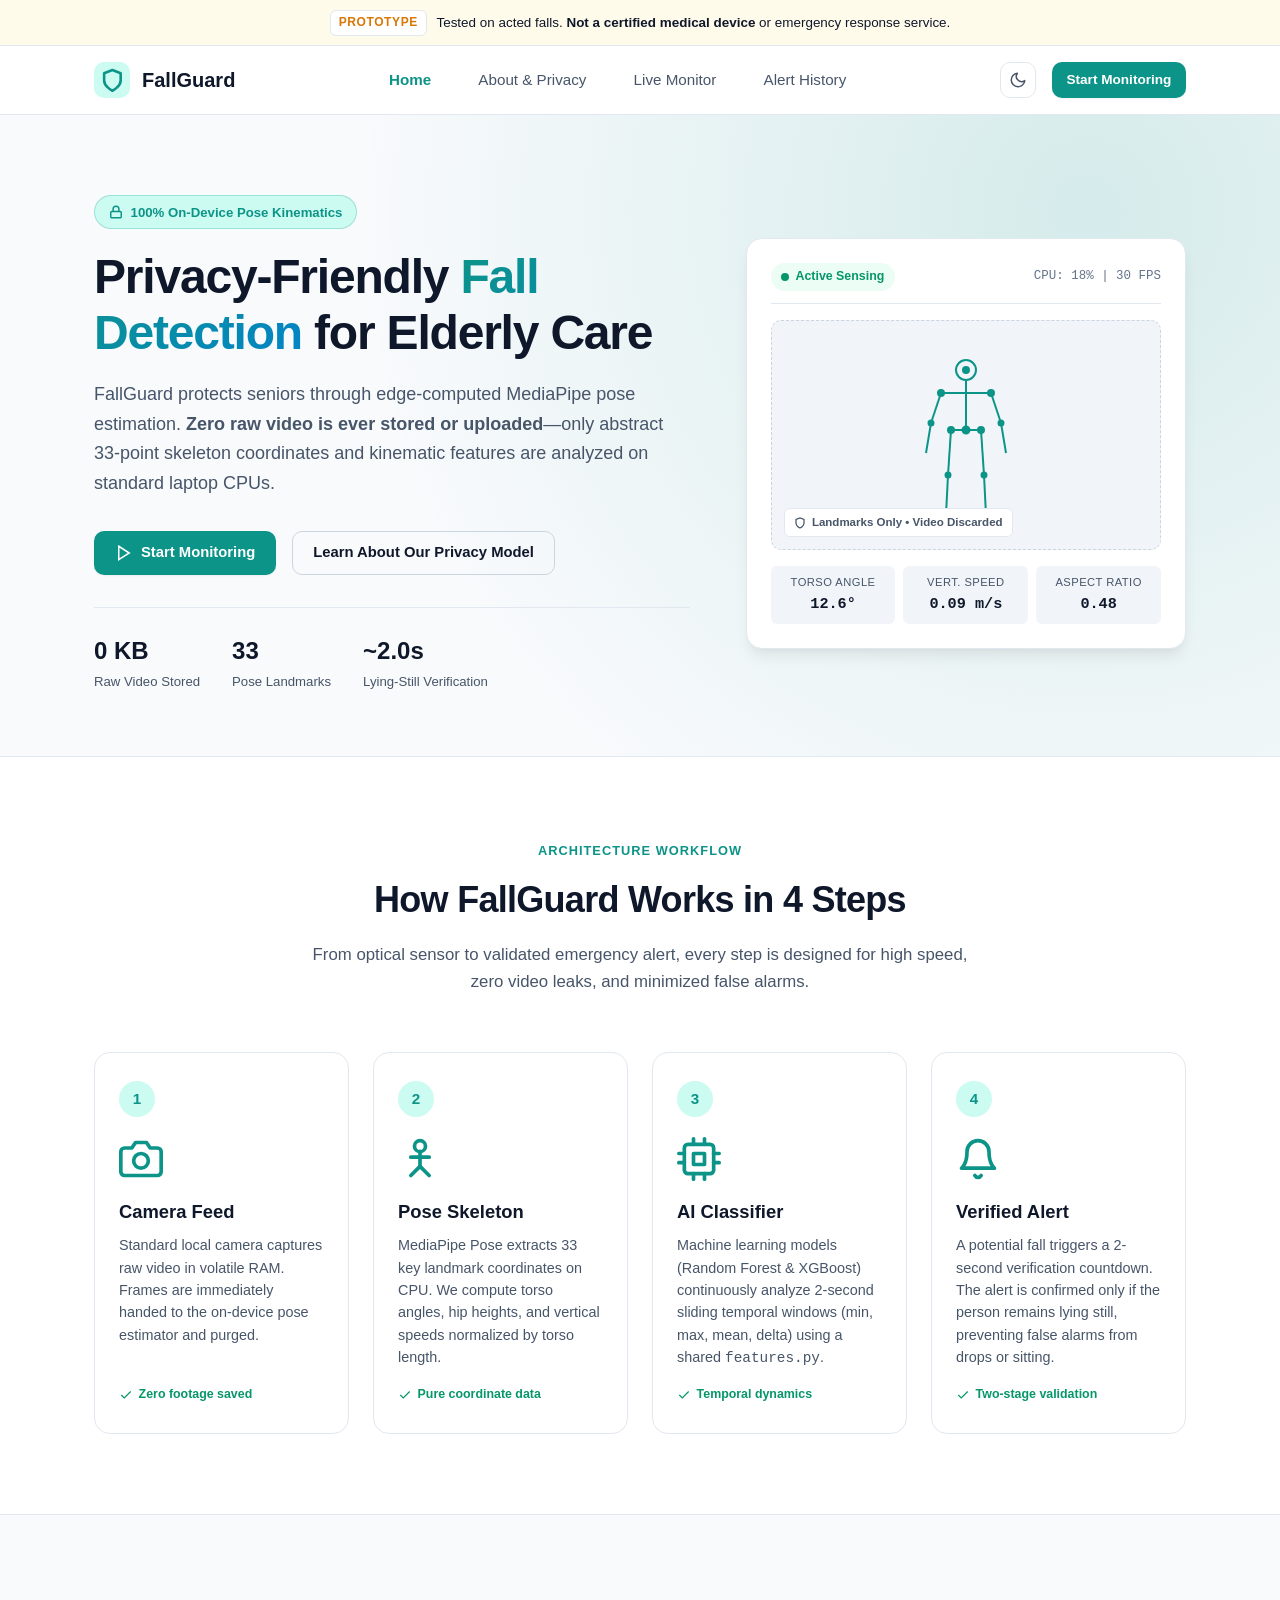
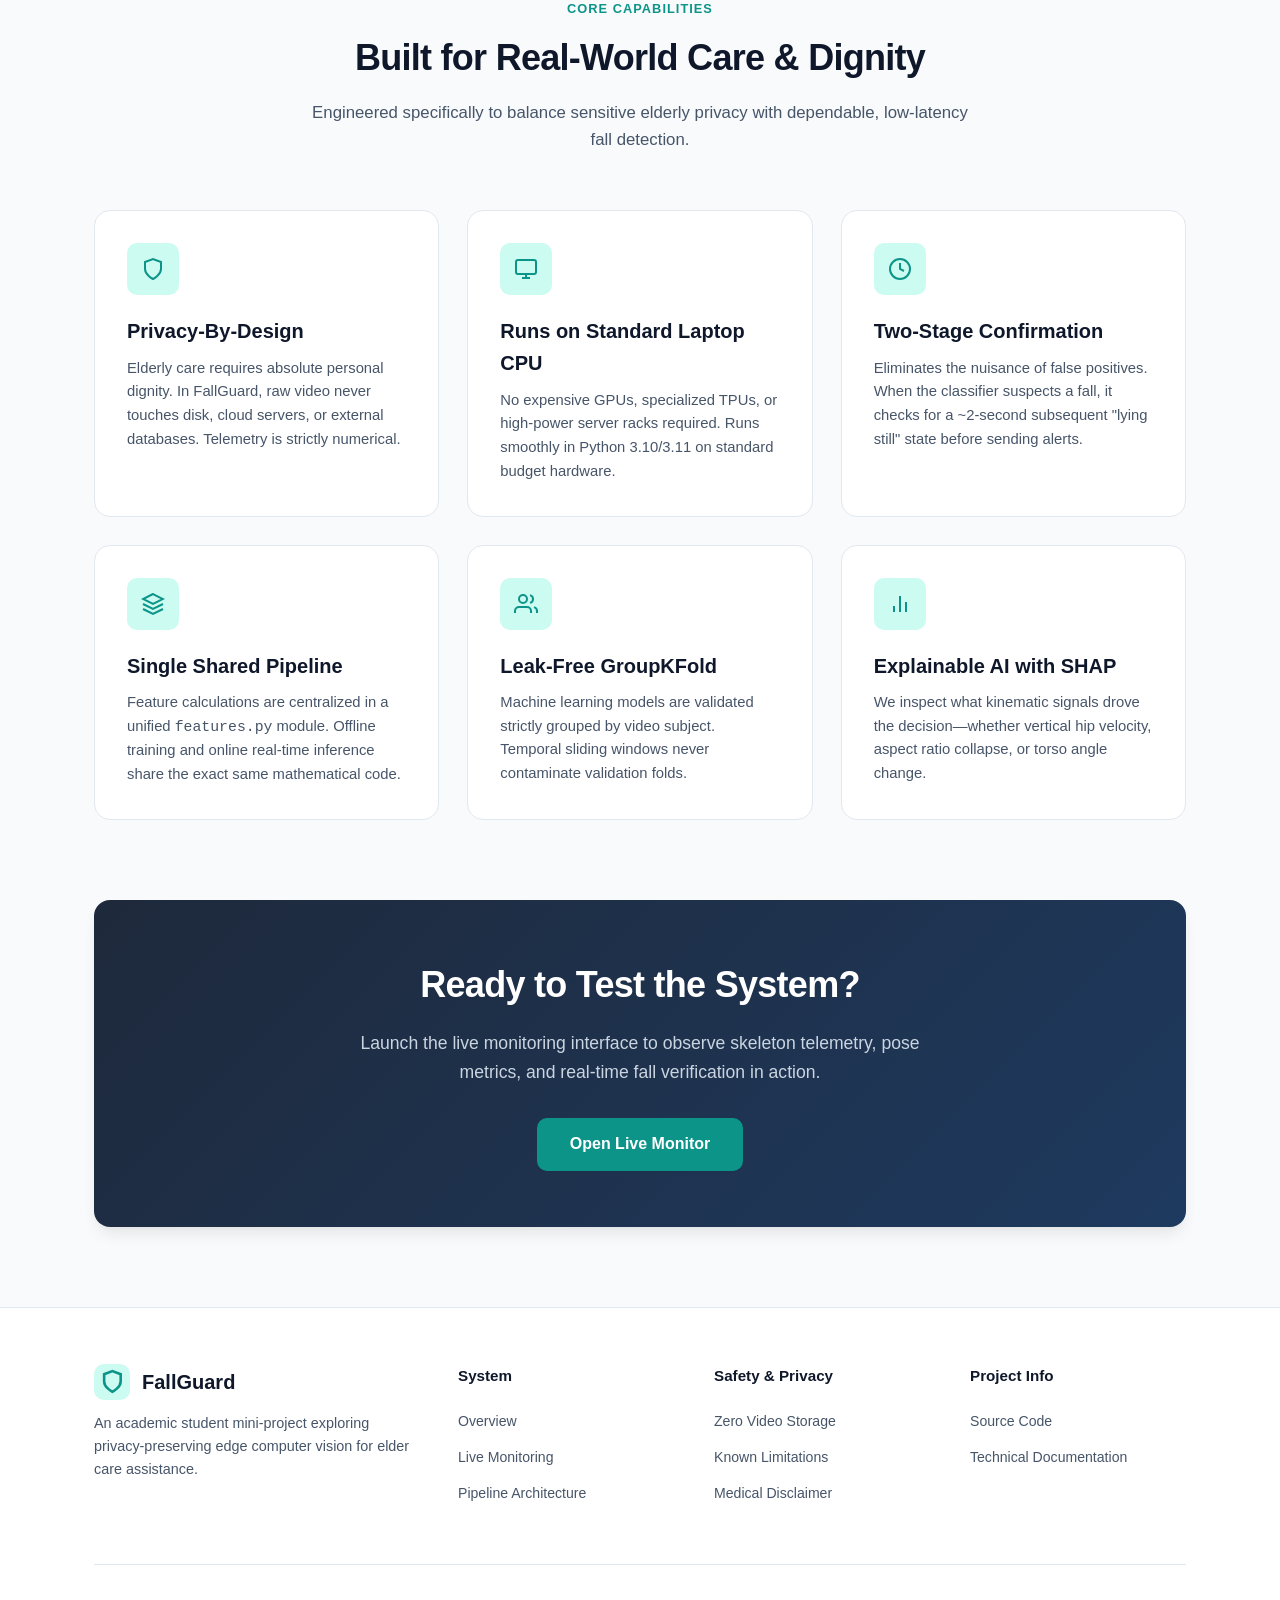
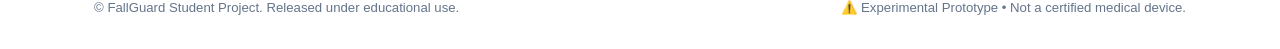
==== app/frontend/index.html @ 69213f38 "first commit: initial FallGuard real-time fall detection project" ====
<!DOCTYPE html>
<html lang="en">
<head>
  <meta charset="UTF-8">
  <meta name="viewport" content="width=device-width, initial-scale=1.0">
  <title>FallGuard - Privacy-Friendly Fall Detection for Elderly Care</title>
  <meta name="description" content="FallGuard is an edge-based camera fall detection prototype for elderly care that preserves complete privacy by never storing or uploading raw video.">
  <link rel="stylesheet" href="css/style.css">
</head>
<body>

  <!-- Top Safety Disclaimer Banner -->
  <aside class="disclaimer-banner" role="alert">
    <div class="container">
      <span class="disclaimer-badge">Prototype</span>
      <span>Tested on acted falls. <strong>Not a certified medical device</strong> or emergency response service.</span>
    </div>
  </aside>

  <!-- Shared Navigation Bar -->
  <header class="site-header">
    <div class="container">
      <nav class="navbar" aria-label="Main Navigation">
        <a href="index.html" class="brand" aria-label="FallGuard Home">
          <div class="brand-icon">
            <svg viewBox="0 0 24 24" fill="none" stroke="currentColor" stroke-width="2.5" stroke-linecap="round" stroke-linejoin="round">
              <path d="M12 22s8-4 8-10V5l-8-3-8 3v7c0 6 8 10 8 10z"/>
            </svg>
          </div>
          <span>FallGuard</span>
        </a>

        <ul class="nav-links">
          <li><a href="index.html" class="nav-link active">Home</a></li>
          <li><a href="about.html" class="nav-link">About & Privacy</a></li>
          <li><a href="monitor.html" class="nav-link">Live Monitor</a></li>
        </ul>

        <div class="nav-actions">
          <button id="theme-toggle" class="btn btn-icon-only" aria-label="Toggle theme">
            <!-- Populated via main.js -->
          </button>
          <a href="monitor.html" class="btn btn-primary btn-sm">Start Monitoring</a>
          <button id="mobile-menu-toggle" class="mobile-toggle" aria-label="Open navigation menu">
            <svg width="24" height="24" viewBox="0 0 24 24" fill="none" stroke="currentColor" stroke-width="2">
              <line x1="3" y1="12" x2="21" y2="12"></line>
              <line x1="3" y1="6" x2="21" y2="6"></line>
              <line x1="3" y1="18" x2="21" y2="18"></line>
            </svg>
          </button>
        </div>
      </nav>
    </div>
  </header>

  <main>
    <!-- Hero Section -->
    <section class="hero">
      <div class="container">
        <div class="hero-grid">
          <div class="hero-content">
            <div class="hero-pill">
              <svg width="14" height="14" viewBox="0 0 24 24" fill="none" stroke="currentColor" stroke-width="2.5">
                <rect x="3" y="11" width="18" height="11" rx="2" ry="2"></rect>
                <path d="M7 11V7a5 5 0 0 1 10 0v4"></path>
              </svg>
              <span>100% On-Device Pose Kinematics</span>
            </div>

            <h1 class="hero-title">
              Privacy-Friendly <span class="highlight">Fall Detection</span> for Elderly Care
            </h1>

            <p class="hero-desc">
              FallGuard protects seniors through edge-computed MediaPipe pose estimation. 
              <strong>Zero raw video is ever stored or uploaded</strong>—only abstract 33-point skeleton coordinates and kinematic features are analyzed on standard laptop CPUs.
            </p>

            <div class="hero-actions">
              <a href="monitor.html" class="btn btn-primary">
                <svg width="18" height="18" viewBox="0 0 24 24" fill="none" stroke="currentColor" stroke-width="2">
                  <polygon points="5 3 19 12 5 21 5 3"></polygon>
                </svg>
                <span>Start Monitoring</span>
              </a>
              <a href="about.html" class="btn btn-outline">Learn About Our Privacy Model</a>
            </div>

            <div class="hero-stats">
              <div class="stat-item">
                <h4>0 KB</h4>
                <p>Raw Video Stored</p>
              </div>
              <div class="stat-item">
                <h4>33</h4>
                <p>Pose Landmarks</p>
              </div>
              <div class="stat-item">
                <h4>~2.0s</h4>
                <p>Lying-Still Verification</p>
              </div>
            </div>
          </div>

          <!-- Hero Skeleton Visual Card -->
          <div class="hero-card">
            <div class="hero-card-header">
              <div style="display:flex; align-items:center; gap:0.5rem;">
                <span class="status-badge safe">
                  <span class="pulse-dot"></span>
                  Active Sensing
                </span>
              </div>
              <span style="font-size: 0.78rem; font-family: var(--font-mono); color: var(--text-faint);">CPU: 18% | 30 FPS</span>
            </div>

            <div class="skeleton-preview">
              <!-- Illustrative 33-landmark pose skeleton -->
              <svg class="skeleton-svg" viewBox="0 0 140 180">
                <!-- Head -->
                <circle cx="70" cy="25" r="10" stroke-width="2"/>
                <!-- Neck & Spine -->
                <line x1="70" y1="35" x2="70" y2="85"/>
                <!-- Shoulders -->
                <line x1="45" y1="48" x2="95" y2="48"/>
                <!-- Left Arm -->
                <line x1="45" y1="48" x2="35" y2="78"/>
                <line x1="35" y1="78" x2="30" y2="108"/>
                <!-- Right Arm -->
                <line x1="95" y1="48" x2="105" y2="78"/>
                <line x1="105" y1="78" x2="110" y2="108"/>
                <!-- Hips -->
                <line x1="52" y1="85" x2="88" y2="85"/>
                <!-- Left Leg -->
                <line x1="55" y1="85" x2="52" y2="130"/>
                <line x1="52" y1="130" x2="50" y2="170"/>
                <!-- Right Leg -->
                <line x1="85" y1="85" x2="88" y2="130"/>
                <line x1="88" y1="130" x2="90" y2="170"/>
                <!-- Landmark Points -->
                <circle cx="70" cy="25" r="3" fill="var(--primary)"/>
                <circle cx="45" cy="48" r="3" fill="var(--primary)"/>
                <circle cx="95" cy="48" r="3" fill="var(--primary)"/>
                <circle cx="35" cy="78" r="2.5" fill="var(--primary)"/>
                <circle cx="105" cy="78" r="2.5" fill="var(--primary)"/>
                <circle cx="70" cy="85" r="3.5" fill="var(--primary)"/>
                <circle cx="55" cy="85" r="3" fill="var(--primary)"/>
                <circle cx="85" cy="85" r="3" fill="var(--primary)"/>
                <circle cx="52" cy="130" r="2.5" fill="var(--primary)"/>
                <circle cx="88" cy="130" r="2.5" fill="var(--primary)"/>
              </svg>
              <div class="privacy-tag">
                <svg width="12" height="12" viewBox="0 0 24 24" fill="none" stroke="currentColor" stroke-width="2.5">
                  <path d="M12 22s8-4 8-10V5l-8-3-8 3v7c0 6 8 10 8 10z"/>
                </svg>
                <span>Landmarks Only &bull; Video Discarded</span>
              </div>
            </div>

            <div class="hero-card-footer">
              <div class="metric-mini">
                <div class="metric-mini-label">Torso Angle</div>
                <div class="metric-mini-val" id="hero-torso-angle">12.4°</div>
              </div>
              <div class="metric-mini">
                <div class="metric-mini-label">Vert. Speed</div>
                <div class="metric-mini-val" id="hero-hip-speed">0.04 m/s</div>
              </div>
              <div class="metric-mini">
                <div class="metric-mini-label">Aspect Ratio</div>
                <div class="metric-mini-val" id="hero-aspect-ratio">0.48</div>
              </div>
            </div>
          </div>
        </div>
      </div>
    </section>

    <!-- How It Works Section (4 Steps) -->
    <section class="section section-alt">
      <div class="container">
        <div class="section-header">
          <span class="section-tag">Architecture Workflow</span>
          <h2 class="section-title">How FallGuard Works in 4 Steps</h2>
          <p class="section-subtitle">
            From optical sensor to validated emergency alert, every step is designed for high speed, zero video leaks, and minimized false alarms.
          </p>
        </div>

        <div class="steps-grid">
          <!-- Step 1: Camera -->
          <div class="step-card">
            <div class="step-num">1</div>
            <div class="step-icon">
              <svg viewBox="0 0 24 24" fill="none" stroke="currentColor" stroke-width="2" stroke-linecap="round" stroke-linejoin="round">
                <path d="M23 19a2 2 0 0 1-2 2H3a2 2 0 0 1-2-2V8a2 2 0 0 1 2-2h4l2-3h6l2 3h4a2 2 0 0 1 2 2z"></path>
                <circle cx="12" cy="13" r="4"></circle>
              </svg>
            </div>
            <h3 class="step-title">Camera Feed</h3>
            <p class="step-desc">
              Standard local camera captures raw video in volatile RAM. Frames are immediately handed to the on-device pose estimator and purged.
            </p>
            <div class="step-privacy-note">
              <svg width="14" height="14" viewBox="0 0 24 24" fill="none" stroke="currentColor" stroke-width="2">
                <polyline points="20 6 9 17 4 12"></polyline>
              </svg>
              <span>Zero footage saved</span>
            </div>
          </div>

          <!-- Step 2: Pose Skeleton -->
          <div class="step-card">
            <div class="step-num">2</div>
            <div class="step-icon">
              <svg viewBox="0 0 24 24" fill="none" stroke="currentColor" stroke-width="2" stroke-linecap="round" stroke-linejoin="round">
                <circle cx="12" cy="5" r="3"></circle>
                <line x1="12" y1="8" x2="12" y2="16"></line>
                <line x1="7" y1="11" x2="17" y2="11"></line>
                <line x1="7" y1="21" x2="12" y2="16"></line>
                <line x1="17" y1="21" x2="12" y2="16"></line>
              </svg>
            </div>
            <h3 class="step-title">Pose Skeleton</h3>
            <p class="step-desc">
              MediaPipe Pose extracts 33 key landmark coordinates on CPU. We compute torso angles, hip heights, and vertical speeds normalized by torso length.
            </p>
            <div class="step-privacy-note">
              <svg width="14" height="14" viewBox="0 0 24 24" fill="none" stroke="currentColor" stroke-width="2">
                <polyline points="20 6 9 17 4 12"></polyline>
              </svg>
              <span>Pure coordinate data</span>
            </div>
          </div>

          <!-- Step 3: AI Classifier -->
          <div class="step-card">
            <div class="step-num">3</div>
            <div class="step-icon">
              <svg viewBox="0 0 24 24" fill="none" stroke="currentColor" stroke-width="2" stroke-linecap="round" stroke-linejoin="round">
                <rect x="4" y="4" width="16" height="16" rx="2" ry="2"></rect>
                <rect x="9" y="9" width="6" height="6"></rect>
                <line x1="9" y1="1" x2="9" y2="4"></line>
                <line x1="15" y1="1" x2="15" y2="4"></line>
                <line x1="9" y1="20" x2="9" y2="23"></line>
                <line x1="15" y1="20" x2="15" y2="23"></line>
                <line x1="20" y1="9" x2="23" y2="9"></line>
                <line x1="20" y1="14" x2="23" y2="14"></line>
                <line x1="1" y1="9" x2="4" y2="9"></line>
                <line x1="1" y1="14" x2="4" y2="14"></line>
              </svg>
            </div>
            <h3 class="step-title">AI Classifier</h3>
            <p class="step-desc">
              Machine learning models (Random Forest & XGBoost) continuously analyze 2-second sliding temporal windows (min, max, mean, delta) using a shared <code>features.py</code>.
            </p>
            <div class="step-privacy-note">
              <svg width="14" height="14" viewBox="0 0 24 24" fill="none" stroke="currentColor" stroke-width="2">
                <polyline points="20 6 9 17 4 12"></polyline>
              </svg>
              <span>Temporal dynamics</span>
            </div>
          </div>

          <!-- Step 4: Alert -->
          <div class="step-card">
            <div class="step-num">4</div>
            <div class="step-icon">
              <svg viewBox="0 0 24 24" fill="none" stroke="currentColor" stroke-width="2" stroke-linecap="round" stroke-linejoin="round">
                <path d="M18 8A6 6 0 0 0 6 8c0 7-3 9-3 9h18s-3-2-3-9"></path>
                <path d="M13.73 21a2 2 0 0 1-3.46 0"></path>
              </svg>
            </div>
            <h3 class="step-title">Verified Alert</h3>
            <p class="step-desc">
              A potential fall triggers a 2-second verification countdown. The alert is confirmed only if the person remains lying still, preventing false alarms from drops or sitting.
            </p>
            <div class="step-privacy-note">
              <svg width="14" height="14" viewBox="0 0 24 24" fill="none" stroke="currentColor" stroke-width="2">
                <polyline points="20 6 9 17 4 12"></polyline>
              </svg>
              <span>Two-stage validation</span>
            </div>
          </div>
        </div>
      </div>
    </section>

    <!-- Key Features Section -->
    <section class="section">
      <div class="container">
        <div class="section-header">
          <span class="section-tag">Core Capabilities</span>
          <h2 class="section-title">Built for Real-World Care & Dignity</h2>
          <p class="section-subtitle">
            Engineered specifically to balance sensitive elderly privacy with dependable, low-latency fall detection.
          </p>
        </div>

        <div class="features-grid">
          <!-- Feature 1 -->
          <div class="feature-card">
            <div class="feature-icon-wrapper">
              <svg width="24" height="24" viewBox="0 0 24 24" fill="none" stroke="currentColor" stroke-width="2">
                <path d="M12 22s8-4 8-10V5l-8-3-8 3v7c0 6 8 10 8 10z"/>
              </svg>
            </div>
            <h3 class="feature-title">Privacy-By-Design</h3>
            <p class="feature-desc">
              Elderly care requires absolute personal dignity. In FallGuard, raw video never touches disk, cloud servers, or external databases. Telemetry is strictly numerical.
            </p>
          </div>

          <!-- Feature 2 -->
          <div class="feature-card">
            <div class="feature-icon-wrapper">
              <svg width="24" height="24" viewBox="0 0 24 24" fill="none" stroke="currentColor" stroke-width="2">
                <rect x="2" y="3" width="20" height="14" rx="2" ry="2"></rect>
                <line x1="8" y1="21" x2="16" y2="21"></line>
                <line x1="12" y1="17" x2="12" y2="21"></line>
              </svg>
            </div>
            <h3 class="feature-title">Runs on Standard Laptop CPU</h3>
            <p class="feature-desc">
              No expensive GPUs, specialized TPUs, or high-power server racks required. Runs smoothly in Python 3.10/3.11 on standard budget hardware.
            </p>
          </div>

          <!-- Feature 3 -->
          <div class="feature-card">
            <div class="feature-icon-wrapper">
              <svg width="24" height="24" viewBox="0 0 24 24" fill="none" stroke="currentColor" stroke-width="2">
                <circle cx="12" cy="12" r="10"></circle>
                <polyline points="12 6 12 12 16 14"></polyline>
              </svg>
            </div>
            <h3 class="feature-title">Two-Stage Confirmation</h3>
            <p class="feature-desc">
              Eliminates the nuisance of false positives. When the classifier suspects a fall, it checks for a ~2-second subsequent "lying still" state before sending alerts.
            </p>
          </div>

          <!-- Feature 4 -->
          <div class="feature-card">
            <div class="feature-icon-wrapper">
              <svg width="24" height="24" viewBox="0 0 24 24" fill="none" stroke="currentColor" stroke-width="2">
                <polygon points="12 2 2 7 12 12 22 7 12 2"></polygon>
                <polyline points="2 17 12 22 22 17"></polyline>
                <polyline points="2 12 12 17 22 12"></polyline>
              </svg>
            </div>
            <h3 class="feature-title">Single Shared Pipeline</h3>
            <p class="feature-desc">
              Feature calculations are centralized in a unified <code>features.py</code> module. Offline training and online real-time inference share the exact same mathematical code.
            </p>
          </div>

          <!-- Feature 5 -->
          <div class="feature-card">
            <div class="feature-icon-wrapper">
              <svg width="24" height="24" viewBox="0 0 24 24" fill="none" stroke="currentColor" stroke-width="2">
                <path d="M17 21v-2a4 4 0 0 0-4-4H5a4 4 0 0 0-4 4v2"></path>
                <circle cx="9" cy="7" r="4"></circle>
                <path d="M23 21v-2a4 4 0 0 0-3-3.87"></path>
                <path d="M16 3.13a4 4 0 0 1 0 7.75"></path>
              </svg>
            </div>
            <h3 class="feature-title">Leak-Free GroupKFold</h3>
            <p class="feature-desc">
              Machine learning models are validated strictly grouped by video subject. Temporal sliding windows never contaminate validation folds.
            </p>
          </div>

          <!-- Feature 6 -->
          <div class="feature-card">
            <div class="feature-icon-wrapper">
              <svg width="24" height="24" viewBox="0 0 24 24" fill="none" stroke="currentColor" stroke-width="2">
                <line x1="18" y1="20" x2="18" y2="10"></line>
                <line x1="12" y1="20" x2="12" y2="4"></line>
                <line x1="6" y1="20" x2="6" y2="14"></line>
              </svg>
            </div>
            <h3 class="feature-title">Explainable AI with SHAP</h3>
            <p class="feature-desc">
              We inspect what kinematic signals drove the decision—whether vertical hip velocity, aspect ratio collapse, or torso angle change.
            </p>
          </div>
        </div>
      </div>
    </section>

    <!-- Bottom CTA Section -->
    <section class="section" style="padding-top: 0;">
      <div class="container">
        <div class="cta-box">
          <h2>Ready to Test the System?</h2>
          <p>
            Launch the live monitoring interface to observe skeleton telemetry, pose metrics, and real-time fall verification in action.
          </p>
          <a href="monitor.html" class="btn btn-primary">Open Live Monitor</a>
        </div>
      </div>
    </section>
  </main>

  <!-- Shared Footer -->
  <footer class="site-footer">
    <div class="container">
      <div class="footer-grid">
        <div class="footer-brand">
          <div class="brand">
            <div class="brand-icon">
              <svg viewBox="0 0 24 24" fill="none" stroke="currentColor" stroke-width="2.5">
                <path d="M12 22s8-4 8-10V5l-8-3-8 3v7c0 6 8 10 8 10z"/>
              </svg>
            </div>
            <span>FallGuard</span>
          </div>
          <p>
            An academic student mini-project exploring privacy-preserving edge computer vision for elder care assistance.
          </p>
        </div>

        <div class="footer-column">
          <h5>System</h5>
          <ul>
            <li><a href="index.html">Overview</a></li>
            <li><a href="monitor.html">Live Monitoring</a></li>
            <li><a href="about.html#approach">Pipeline Architecture</a></li>
          </ul>
        </div>

        <div class="footer-column">
          <h5>Safety & Privacy</h5>
          <ul>
            <li><a href="about.html#privacy">Zero Video Storage</a></li>
            <li><a href="about.html#limitations">Known Limitations</a></li>
            <li><a href="about.html#disclaimer">Medical Disclaimer</a></li>
          </ul>
        </div>

        <div class="footer-column">
          <h5>Project Info</h5>
          <ul>
            <li><a href="https://github.com" target="_blank" rel="noopener">Source Code</a></li>
            <li><a href="about.html">Technical Documentation</a></li>
          </ul>
        </div>
      </div>

      <div class="footer-bottom">
        <div>&copy; FallGuard Student Project. Released under educational use.</div>
        <div>⚠️ Experimental Prototype &bull; Not a certified medical device.</div>
      </div>
    </div>
  </footer>

  <script src="js/main.js"></script>
</body>
</html>
---- app/frontend/css/style.css ----
/* ==========================================================================
   FallGuard - Modern Healthcare-Inspired Design System
   Privacy-Friendly Edge Fall Detection System
   ========================================================================== */

:root {
  /* Color Palette - Light Mode (Default) */
  --bg-primary: #f8fafc;
  --bg-surface: #ffffff;
  --bg-surface-elevated: #ffffff;
  --bg-subtle: #f1f5f9;
  --border-color: #e2e8f0;
  --border-subtle: #cbd5e1;

  --text-main: #0f172a;
  --text-muted: #475569;
  --text-faint: #64748b;

  /* Primary Brand (Calm Medical Teal / Cyan) */
  --primary: #0d9488;
  --primary-hover: #0f766e;
  --primary-light: #ccfbf1;
  --primary-glow: rgba(13, 148, 136, 0.15);

  /* Secondary Brand (Trust Navy) */
  --navy: #1e293b;
  --navy-light: #334155;

  /* Status Colors */
  --safe: #059669;
  --safe-bg: #ecfdf5;
  --warning: #d97706;
  --warning-bg: #fffbeb;
  --alert: #dc2626;
  --alert-bg: #fef2f2;
  --info: #0284c7;
  --info-bg: #f0f9ff;

  /* Typography & Layout */
  --font-family: -apple-system, BlinkMacSystemFont, "Segoe UI", Roboto, "Helvetica Neue", Arial, sans-serif;
  --font-mono: ui-monospace, SFMono-Regular, Menlo, Monaco, Consolas, monospace;
  --container-max-width: 1140px;
  --radius-sm: 6px;
  --radius-md: 10px;
  --radius-lg: 16px;
  --radius-full: 9999px;

  /* Shadows */
  --shadow-sm: 0 1px 2px 0 rgba(0, 0, 0, 0.05);
  --shadow-md: 0 4px 6px -1px rgba(0, 0, 0, 0.07), 0 2px 4px -2px rgba(0, 0, 0, 0.05);
  --shadow-lg: 0 10px 15px -3px rgba(0, 0, 0, 0.08), 0 4px 6px -4px rgba(0, 0, 0, 0.04);
  --shadow-glow: 0 0 20px var(--primary-glow);

  /* Transitions */
  --transition-fast: 0.15s ease;
  --transition-normal: 0.25s ease;
}

/* ==========================================================================
   Dark Theme (Automatic via prefers-color-scheme & Manual [data-theme="dark"])
   ========================================================================== */
@media (prefers-color-scheme: dark) {
  :root:not([data-theme="light"]) {
    --bg-primary: #0b1120;
    --bg-surface: #131d33;
    --bg-surface-elevated: #1a2744;
    --bg-subtle: #1e293b;
    --border-color: #24344d;
    --border-subtle: #334155;

    --text-main: #f8fafc;
    --text-muted: #94a3b8;
    --text-faint: #64748b;

    --primary: #14b8a6;
    --primary-hover: #2dd4bf;
    --primary-light: rgba(20, 184, 166, 0.18);
    --primary-glow: rgba(20, 184, 166, 0.25);

    --navy: #0f172a;
    --navy-light: #1e293b;

    --safe: #34d399;
    --safe-bg: rgba(16, 185, 129, 0.12);
    --warning: #fbbf24;
    --warning-bg: rgba(245, 158, 11, 0.12);
    --alert: #f87171;
    --alert-bg: rgba(239, 68, 68, 0.15);
    --info: #38bdf8;
    --info-bg: rgba(56, 189, 248, 0.12);

    --shadow-sm: 0 1px 3px 0 rgba(0, 0, 0, 0.3);
    --shadow-md: 0 4px 8px -1px rgba(0, 0, 0, 0.4);
    --shadow-lg: 0 12px 24px -4px rgba(0, 0, 0, 0.5);
  }
}

:root[data-theme="dark"] {
  --bg-primary: #0b1120;
  --bg-surface: #131d33;
  --bg-surface-elevated: #1a2744;
  --bg-subtle: #1e293b;
  --border-color: #24344d;
  --border-subtle: #334155;

  --text-main: #f8fafc;
  --text-muted: #94a3b8;
  --text-faint: #64748b;

  --primary: #14b8a6;
  --primary-hover: #2dd4bf;
  --primary-light: rgba(20, 184, 166, 0.18);
  --primary-glow: rgba(20, 184, 166, 0.25);

  --navy: #0f172a;
  --navy-light: #1e293b;

  --safe: #34d399;
  --safe-bg: rgba(16, 185, 129, 0.12);
  --warning: #fbbf24;
  --warning-bg: rgba(245, 158, 11, 0.12);
  --alert: #f87171;
  --alert-bg: rgba(239, 68, 68, 0.15);
  --info: #38bdf8;
  --info-bg: rgba(56, 189, 248, 0.12);

  --shadow-sm: 0 1px 3px 0 rgba(0, 0, 0, 0.3);
  --shadow-md: 0 4px 8px -1px rgba(0, 0, 0, 0.4);
  --shadow-lg: 0 12px 24px -4px rgba(0, 0, 0, 0.5);
}

/* ==========================================================================
   Base Resets & Global Styles
   ========================================================================== */
*, *::before, *::after {
  box-sizing: border-box;
  margin: 0;
  padding: 0;
}

html {
  font-family: var(--font-family);
  font-size: 16px;
  line-height: 1.6;
  scroll-behavior: smooth;
  color: var(--text-main);
  background-color: var(--bg-primary);
  transition: background-color var(--transition-normal), color var(--transition-normal);
}

body {
  min-height: 100vh;
  display: flex;
  flex-direction: column;
}

img, svg {
  display: block;
  max-width: 100%;
}

a {
  color: var(--primary);
  text-decoration: none;
  transition: color var(--transition-fast);
}

a:hover {
  color: var(--primary-hover);
}

/* Container */
.container {
  width: 100%;
  max-width: var(--container-max-width);
  margin-left: auto;
  margin-right: auto;
  padding-left: 1.5rem;
  padding-right: 1.5rem;
}

/* ==========================================================================
   Disclaimer Banner
   ========================================================================== */
.disclaimer-banner {
  background-color: var(--warning-bg);
  border-bottom: 1px solid var(--border-color);
  color: var(--text-main);
  font-size: 0.84rem;
  padding: 0.6rem 1rem;
}

.disclaimer-banner .container {
  display: flex;
  align-items: center;
  justify-content: center;
  gap: 0.6rem;
  text-align: center;
}

.disclaimer-badge {
  display: inline-flex;
  align-items: center;
  gap: 0.3rem;
  font-weight: 700;
  color: var(--warning);
  text-transform: uppercase;
  letter-spacing: 0.05em;
  font-size: 0.75rem;
  background: var(--bg-surface);
  border: 1px solid var(--border-color);
  padding: 0.15rem 0.5rem;
  border-radius: var(--radius-sm);
}

/* ==========================================================================
   Navigation Bar
   ========================================================================== */
.site-header {
  position: sticky;
  top: 0;
  z-index: 100;
  background-color: var(--bg-surface);
  backdrop-filter: blur(12px);
  -webkit-backdrop-filter: blur(12px);
  border-bottom: 1px solid var(--border-color);
  transition: background-color var(--transition-normal), border-color var(--transition-normal);
}

.navbar {
  display: flex;
  align-items: center;
  justify-content: space-between;
  height: 4.25rem;
}

.brand {
  display: flex;
  align-items: center;
  gap: 0.75rem;
  font-size: 1.25rem;
  font-weight: 700;
  color: var(--text-main);
}

.brand-icon {
  width: 2.25rem;
  height: 2.25rem;
  color: var(--primary);
  background: var(--primary-light);
  padding: 0.35rem;
  border-radius: var(--radius-md);
  display: flex;
  align-items: center;
  justify-content: center;
}

.nav-links {
  display: flex;
  align-items: center;
  list-style: none;
  gap: 1.75rem;
}

.nav-link {
  font-size: 0.95rem;
  font-weight: 500;
  color: var(--text-muted);
  padding: 0.4rem 0.6rem;
  border-radius: var(--radius-sm);
  transition: color var(--transition-fast), background-color var(--transition-fast);
}

.nav-link:hover {
  color: var(--primary);
  background-color: var(--bg-subtle);
}

.nav-link.active {
  color: var(--primary);
  font-weight: 600;
}

.nav-actions {
  display: flex;
  align-items: center;
  gap: 1rem;
}

/* Buttons */
.btn {
  display: inline-flex;
  align-items: center;
  justify-content: center;
  gap: 0.5rem;
  font-size: 0.925rem;
  font-weight: 600;
  padding: 0.6rem 1.25rem;
  border-radius: var(--radius-md);
  cursor: pointer;
  border: 1px solid transparent;
  transition: all var(--transition-fast);
}

.btn-primary {
  background-color: var(--primary);
  color: #ffffff;
  box-shadow: var(--shadow-sm);
}

.btn-primary:hover {
  background-color: var(--primary-hover);
  color: #ffffff;
  transform: translateY(-1px);
  box-shadow: var(--shadow-md);
}

.btn-outline {
  background-color: transparent;
  border-color: var(--border-subtle);
  color: var(--text-main);
}

.btn-outline:hover {
  background-color: var(--bg-subtle);
  border-color: var(--primary);
  color: var(--primary);
}

.btn-sm {
  padding: 0.4rem 0.85rem;
  font-size: 0.85rem;
}

.btn-icon-only {
  width: 2.25rem;
  height: 2.25rem;
  padding: 0;
  border-radius: var(--radius-md);
  border: 1px solid var(--border-color);
  background: var(--bg-surface);
  color: var(--text-muted);
}

.btn-icon-only:hover {
  color: var(--text-main);
  background: var(--bg-subtle);
}

/* Mobile Toggle */
.mobile-toggle {
  display: none;
  background: transparent;
  border: none;
  color: var(--text-main);
  cursor: pointer;
  padding: 0.5rem;
}

/* ==========================================================================
   Hero Section
   ========================================================================== */
.hero {
  padding: 5rem 0 4rem;
  background: radial-gradient(circle at 85% 15%, var(--primary-glow) 0%, transparent 60%);
  position: relative;
  overflow: hidden;
}

.hero-grid {
  display: grid;
  grid-template-columns: 1.15fr 0.85fr;
  align-items: center;
  gap: 3.5rem;
}

.hero-pill {
  display: inline-flex;
  align-items: center;
  gap: 0.5rem;
  padding: 0.35rem 0.85rem;
  border-radius: var(--radius-full);
  background: var(--primary-light);
  color: var(--primary);
  font-size: 0.825rem;
  font-weight: 600;
  margin-bottom: 1.25rem;
  border: 1px solid rgba(13, 148, 136, 0.25);
}

.hero-title {
  font-size: 3rem;
  line-height: 1.15;
  font-weight: 800;
  letter-spacing: -0.025em;
  margin-bottom: 1.25rem;
  color: var(--text-main);
}

.hero-title .highlight {
  color: var(--primary);
  background: linear-gradient(135deg, var(--primary) 0%, #0284c7 100%);
  -webkit-background-clip: text;
  -webkit-text-fill-color: transparent;
}

.hero-desc {
  font-size: 1.125rem;
  color: var(--text-muted);
  line-height: 1.65;
  margin-bottom: 2rem;
  max-width: 580px;
}

.hero-actions {
  display: flex;
  align-items: center;
  gap: 1rem;
  flex-wrap: wrap;
  margin-bottom: 2rem;
}

.hero-stats {
  display: flex;
  gap: 2rem;
  padding-top: 1.5rem;
  border-top: 1px solid var(--border-color);
}

.stat-item h4 {
  font-size: 1.5rem;
  font-weight: 800;
  color: var(--text-main);
}

.stat-item p {
  font-size: 0.825rem;
  color: var(--text-muted);
}

/* Hero Visual / Interactive Skeleton Card */
.hero-card {
  background: var(--bg-surface);
  border: 1px solid var(--border-color);
  border-radius: var(--radius-lg);
  padding: 1.5rem;
  box-shadow: var(--shadow-lg);
  position: relative;
}

.hero-card-header {
  display: flex;
  align-items: center;
  justify-content: space-between;
  margin-bottom: 1rem;
  padding-bottom: 0.75rem;
  border-bottom: 1px solid var(--border-color);
}

.status-badge {
  display: inline-flex;
  align-items: center;
  gap: 0.4rem;
  padding: 0.25rem 0.65rem;
  border-radius: var(--radius-full);
  font-size: 0.775rem;
  font-weight: 600;
}

.status-badge.safe {
  background: var(--safe-bg);
  color: var(--safe);
}

.status-badge.alert {
  background: var(--alert-bg);
  color: var(--alert);
}

.pulse-dot {
  width: 8px;
  height: 8px;
  border-radius: 50%;
  background-color: currentColor;
  box-shadow: 0 0 0 0 currentColor;
  animation: pulse-ring 2s cubic-bezier(0.455, 0.03, 0.515, 0.955) infinite;
}

@keyframes pulse-ring {
  0% { transform: scale(0.95); opacity: 0.8; }
  50% { transform: scale(1.4); opacity: 0.4; }
  100% { transform: scale(0.95); opacity: 0.8; }
}

.skeleton-preview {
  background: var(--bg-subtle);
  border-radius: var(--radius-md);
  height: 230px;
  display: flex;
  flex-direction: column;
  align-items: center;
  justify-content: center;
  position: relative;
  overflow: hidden;
  border: 1px dashed var(--border-subtle);
}

.skeleton-svg {
  width: 140px;
  height: 180px;
  stroke: var(--primary);
  stroke-width: 2;
  fill: none;
}

.privacy-tag {
  position: absolute;
  bottom: 0.75rem;
  left: 0.75rem;
  background: var(--bg-surface);
  border: 1px solid var(--border-color);
  padding: 0.25rem 0.6rem;
  border-radius: var(--radius-sm);
  font-size: 0.72rem;
  font-weight: 600;
  color: var(--text-muted);
  display: flex;
  align-items: center;
  gap: 0.35rem;
}

.hero-card-footer {
  margin-top: 1rem;
  display: grid;
  grid-template-columns: repeat(3, 1fr);
  gap: 0.5rem;
  text-align: center;
}

.metric-mini {
  background: var(--bg-subtle);
  padding: 0.5rem;
  border-radius: var(--radius-sm);
}

.metric-mini-label {
  font-size: 0.7rem;
  color: var(--text-muted);
  text-transform: uppercase;
  letter-spacing: 0.04em;
}

.metric-mini-val {
  font-size: 0.95rem;
  font-weight: 700;
  color: var(--text-main);
  font-family: var(--font-mono);
}

/* ==========================================================================
   Sections General
   ========================================================================== */
.section {
  padding: 5rem 0;
}

.section-alt {
  background-color: var(--bg-surface);
  border-top: 1px solid var(--border-color);
  border-bottom: 1px solid var(--border-color);
}

.section-header {
  text-align: center;
  max-width: 680px;
  margin: 0 auto 3.5rem;
}

.section-tag {
  display: inline-block;
  font-size: 0.8rem;
  font-weight: 700;
  text-transform: uppercase;
  letter-spacing: 0.08em;
  color: var(--primary);
  margin-bottom: 0.6rem;
}

.section-title {
  font-size: 2.25rem;
  font-weight: 800;
  color: var(--text-main);
  letter-spacing: -0.02em;
  margin-bottom: 0.85rem;
}

.section-subtitle {
  font-size: 1.05rem;
  color: var(--text-muted);
  line-height: 1.6;
}

/* ==========================================================================
   4-Step "How It Works" Flow
   ========================================================================== */
.steps-grid {
  display: grid;
  grid-template-columns: repeat(4, 1fr);
  gap: 1.5rem;
  position: relative;
}

.step-card {
  background: var(--bg-surface);
  border: 1px solid var(--border-color);
  border-radius: var(--radius-lg);
  padding: 1.75rem 1.5rem;
  display: flex;
  flex-direction: column;
  position: relative;
  transition: transform var(--transition-fast), box-shadow var(--transition-fast), border-color var(--transition-fast);
}

.step-card:hover {
  transform: translateY(-4px);
  box-shadow: var(--shadow-lg);
  border-color: var(--primary);
}

.step-num {
  width: 2.25rem;
  height: 2.25rem;
  border-radius: 50%;
  background: var(--primary-light);
  color: var(--primary);
  font-weight: 700;
  font-size: 0.95rem;
  display: flex;
  align-items: center;
  justify-content: center;
  margin-bottom: 1.25rem;
}

.step-icon {
  width: 2.75rem;
  height: 2.75rem;
  color: var(--primary);
  margin-bottom: 1rem;
}

.step-title {
  font-size: 1.15rem;
  font-weight: 700;
  color: var(--text-main);
  margin-bottom: 0.5rem;
}

.step-desc {
  font-size: 0.9rem;
  color: var(--text-muted);
  line-height: 1.55;
}

.step-privacy-note {
  margin-top: auto;
  padding-top: 1rem;
  font-size: 0.775rem;
  font-weight: 600;
  color: var(--safe);
  display: flex;
  align-items: center;
  gap: 0.35rem;
}

/* ==========================================================================
   Key Features Grid
   ========================================================================== */
.features-grid {
  display: grid;
  grid-template-columns: repeat(3, 1fr);
  gap: 1.75rem;
}

.feature-card {
  background: var(--bg-surface);
  border: 1px solid var(--border-color);
  border-radius: var(--radius-lg);
  padding: 2rem;
  transition: all var(--transition-fast);
}

.feature-card:hover {
  border-color: var(--primary);
  box-shadow: var(--shadow-md);
  transform: translateY(-3px);
}

.feature-icon-wrapper {
  width: 3.25rem;
  height: 3.25rem;
  border-radius: var(--radius-md);
  background: var(--primary-light);
  color: var(--primary);
  display: flex;
  align-items: center;
  justify-content: center;
  margin-bottom: 1.25rem;
}

.feature-title {
  font-size: 1.25rem;
  font-weight: 700;
  color: var(--text-main);
  margin-bottom: 0.6rem;
}

.feature-desc {
  font-size: 0.925rem;
  color: var(--text-muted);
  line-height: 1.6;
}

/* ==========================================================================
   Call To Action (CTA) Section
   ========================================================================== */
.cta-box {
  background: linear-gradient(135deg, var(--navy) 0%, #1e3a5f 100%);
  color: #ffffff;
  border-radius: var(--radius-lg);
  padding: 3.5rem 3rem;
  text-align: center;
  box-shadow: var(--shadow-lg);
}

.cta-box h2 {
  font-size: 2.25rem;
  font-weight: 800;
  margin-bottom: 1rem;
  letter-spacing: -0.02em;
}

.cta-box p {
  font-size: 1.1rem;
  color: #cbd5e1;
  max-width: 600px;
  margin: 0 auto 2rem;
}

.cta-box .btn-primary {
  background-color: var(--primary);
  color: #ffffff;
  padding: 0.8rem 2rem;
  font-size: 1rem;
}

.cta-box .btn-primary:hover {
  background-color: #2dd4bf;
  color: #0f172a;
}

/* ==========================================================================
   About Page Specific Styles
   ========================================================================== */
.about-hero {
  padding: 4rem 0 3rem;
  background: var(--bg-surface);
  border-bottom: 1px solid var(--border-color);
}

.about-content-grid {
  display: grid;
  grid-template-columns: 2fr 1fr;
  gap: 3.5rem;
  align-items: start;
}

.prose {
  color: var(--text-main);
  font-size: 1.025rem;
  line-height: 1.75;
}

.prose h2 {
  font-size: 1.85rem;
  font-weight: 800;
  color: var(--text-main);
  margin-top: 2rem;
  margin-bottom: 1rem;
  letter-spacing: -0.015em;
}

.prose h3 {
  font-size: 1.35rem;
  font-weight: 700;
  color: var(--text-main);
  margin-top: 1.5rem;
  margin-bottom: 0.75rem;
}

.prose p {
  margin-bottom: 1.25rem;
  color: var(--text-muted);
}

.prose ul {
  margin-bottom: 1.5rem;
  padding-left: 1.5rem;
  color: var(--text-muted);
}

.prose li {
  margin-bottom: 0.5rem;
}

/* Comparison Table */
.comparison-table-wrapper {
  overflow-x: auto;
  margin: 2rem 0;
  border: 1px solid var(--border-color);
  border-radius: var(--radius-md);
  background: var(--bg-surface);
}

.comparison-table {
  width: 100%;
  border-collapse: collapse;
  text-align: left;
  font-size: 0.9rem;
}

.comparison-table th {
  background: var(--bg-subtle);
  padding: 0.85rem 1rem;
  font-weight: 700;
  color: var(--text-main);
  border-bottom: 1px solid var(--border-color);
}

.comparison-table td {
  padding: 0.85rem 1rem;
  border-bottom: 1px solid var(--border-color);
  color: var(--text-muted);
}

.comparison-table tr:last-child td {
  border-bottom: none;
}

/* Sidebar Callout Card */
.sidebar-box {
  background: var(--bg-surface);
  border: 1px solid var(--border-color);
  border-radius: var(--radius-lg);
  padding: 1.75rem;
  box-shadow: var(--shadow-sm);
  position: sticky;
  top: 6rem;
}

.sidebar-box h4 {
  font-size: 1.15rem;
  font-weight: 700;
  margin-bottom: 0.75rem;
  color: var(--text-main);
}

.sidebar-box p {
  font-size: 0.875rem;
  color: var(--text-muted);
  line-height: 1.6;
  margin-bottom: 1rem;
}

.disclaimer-card {
  border-left: 4px solid var(--warning);
  background: var(--warning-bg);
  padding: 1.25rem;
  border-radius: var(--radius-sm);
  margin-top: 1.5rem;
}

.disclaimer-card h5 {
  font-size: 0.95rem;
  font-weight: 700;
  color: var(--warning);
  margin-bottom: 0.4rem;
}

.disclaimer-card p {
  font-size: 0.85rem;
  color: var(--text-main);
  margin-bottom: 0;
}

/* ==========================================================================
   Monitor Page Placeholder Styles
   ========================================================================== */
.monitor-hero {
  padding: 3rem 0 2rem;
  background: var(--bg-surface);
  border-bottom: 1px solid var(--border-color);
}

.monitor-grid {
  display: grid;
  grid-template-columns: 2fr 1fr;
  gap: 2rem;
  margin: 2.5rem 0;
}

.camera-preview-container {
  background: var(--bg-surface);
  border: 1px solid var(--border-color);
  border-radius: var(--radius-lg);
  overflow: hidden;
  box-shadow: var(--shadow-md);
}

.camera-preview-header {
  padding: 1rem 1.5rem;
  border-bottom: 1px solid var(--border-color);
  display: flex;
  align-items: center;
  justify-content: space-between;
}

.camera-canvas-area {
  background: #090d16;
  height: 440px;
  position: relative;
  display: flex;
  flex-direction: column;
  align-items: center;
  justify-content: center;
  color: #94a3b8;
  text-align: center;
  padding: 2rem;
}

.camera-controls-bar {
  padding: 1rem 1.5rem;
  background: var(--bg-surface);
  border-top: 1px solid var(--border-color);
  display: flex;
  align-items: center;
  justify-content: space-between;
  flex-wrap: wrap;
  gap: 1rem;
}

/* Video Stage & Canvas Overlay */
.video-stage {
  position: relative;
  width: 100%;
  aspect-ratio: 4 / 3;
  background: #020617;
  display: flex;
  align-items: center;
  justify-content: center;
  overflow: hidden;
}

#webcam-video {
  position: absolute;
  top: 0;
  left: 0;
  width: 100%;
  height: 100%;
  object-fit: cover;
  transform: scaleX(-1);
  display: block;
}

#output-canvas {
  position: absolute;
  top: 0;
  left: 0;
  width: 100%;
  height: 100%;
  object-fit: cover;
  transform: scaleX(-1);
  pointer-events: none;
  z-index: 5;
}

/* Standby Empty State */
.video-standby-state {
  display: flex;
  flex-direction: column;
  align-items: center;
  justify-content: center;
  text-align: center;
  color: #94a3b8;
  padding: 2rem;
  z-index: 1;
}

.video-standby-icon {
  width: 54px;
  height: 54px;
  color: #64748b;
  margin-bottom: 1rem;
}

/* Overlays on Canvas */
.no-person-pill {
  position: absolute;
  top: 1.25rem;
  left: 50%;
  transform: translateX(-50%);
  z-index: 10;
  background: rgba(15, 23, 42, 0.88);
  border: 1px solid rgba(245, 158, 11, 0.35);
  color: #fbbf24;
  padding: 0.4rem 1rem;
  border-radius: var(--radius-full);
  font-size: 0.825rem;
  font-weight: 600;
  display: flex;
  align-items: center;
  gap: 0.5rem;
  box-shadow: 0 4px 12px rgba(0, 0, 0, 0.35);
  backdrop-filter: blur(8px);
  transition: opacity 0.2s ease, transform 0.2s ease;
}

.model-loader-overlay {
  position: absolute;
  inset: 0;
  z-index: 20;
  background: rgba(11, 17, 32, 0.92);
  display: flex;
  flex-direction: column;
  align-items: center;
  justify-content: center;
  gap: 1rem;
  color: #f8fafc;
  backdrop-filter: blur(4px);
}

.spinner {
  width: 36px;
  height: 36px;
  border: 3px solid rgba(20, 184, 166, 0.2);
  border-top-color: var(--primary);
  border-radius: 50%;
  animation: spin 0.8s linear infinite;
}

@keyframes spin {
  to { transform: rotate(360deg); }
}

/* Status Badges */
.monitor-badge {
  display: inline-flex;
  align-items: center;
  gap: 0.45rem;
  padding: 0.35rem 0.85rem;
  border-radius: var(--radius-full);
  font-size: 0.825rem;
  font-weight: 700;
  text-transform: uppercase;
  letter-spacing: 0.04em;
  transition: all 0.2s ease;
}

.monitor-badge.normal {
  background: var(--safe-bg);
  color: var(--safe);
  border: 1px solid rgba(5, 150, 105, 0.25);
}

.monitor-badge.warning {
  background: var(--warning-bg);
  color: var(--warning);
  border: 1px solid rgba(217, 119, 6, 0.35);
}

.monitor-badge.alert {
  background: var(--alert-bg);
  color: var(--alert);
  border: 1px solid rgba(220, 38, 38, 0.4);
  animation: pulse-alert 1s infinite alternate;
}

@keyframes pulse-alert {
  from { box-shadow: 0 0 4px var(--alert); }
  to { box-shadow: 0 0 16px var(--alert); }
}

.fps-pill {
  font-family: var(--font-mono);
  font-size: 0.825rem;
  font-weight: 700;
  color: var(--text-faint);
  background: var(--bg-subtle);
  border: 1px solid var(--border-color);
  padding: 0.25rem 0.65rem;
  border-radius: var(--radius-sm);
}

/* Connection Pill */
.connection-pill {
  display: inline-flex;
  align-items: center;
  gap: 0.4rem;
  font-family: var(--font-mono);
  font-size: 0.825rem;
  font-weight: 700;
  padding: 0.25rem 0.65rem;
  border-radius: var(--radius-sm);
  border: 1px solid var(--border-color);
  background: var(--bg-subtle);
  transition: all var(--transition-fast);
}

.connection-pill.connected {
  color: var(--safe);
  border-color: rgba(5, 150, 105, 0.35);
  background: var(--safe-bg);
}

.connection-pill.disconnected {
  color: var(--alert);
  border-color: rgba(220, 38, 38, 0.35);
  background: var(--alert-bg);
}

.connection-dot {
  width: 8px;
  height: 8px;
  border-radius: 50%;
  background-color: currentColor;
}


/* Privacy Guarantee Banner Under Video */
.privacy-under-video {
  margin-top: 0.85rem;
  padding: 0.75rem 1rem;
  background: var(--bg-surface);
  border: 1px solid var(--border-color);
  border-radius: var(--radius-md);
  display: flex;
  align-items: center;
  gap: 0.65rem;
  font-size: 0.825rem;
  color: var(--text-muted);
}

.privacy-under-video svg {
  flex-shrink: 0;
  color: var(--safe);
}


.telemetry-card {
  background: var(--bg-surface);
  border: 1px solid var(--border-color);
  border-radius: var(--radius-lg);
  padding: 1.5rem;
  margin-bottom: 1.5rem;
}

.telemetry-card h4 {
  font-size: 1.05rem;
  font-weight: 700;
  margin-bottom: 1rem;
  color: var(--text-main);
  display: flex;
  align-items: center;
  justify-content: space-between;
}

.telemetry-row {
  display: flex;
  justify-content: space-between;
  align-items: center;
  padding: 0.6rem 0;
  border-bottom: 1px solid var(--border-color);
  font-size: 0.88rem;
}

.telemetry-row:last-child {
  border-bottom: none;
}

.telemetry-label {
  color: var(--text-muted);
}

.telemetry-val {
  font-family: var(--font-mono);
  font-weight: 700;
  color: var(--text-main);
}

/* ==========================================================================
   Footer
   ========================================================================== */
.site-footer {
  margin-top: auto;
  background-color: var(--bg-surface);
  border-top: 1px solid var(--border-color);
  padding: 3.5rem 0 2rem;
}

.footer-grid {
  display: grid;
  grid-template-columns: 1.5fr repeat(3, 1fr);
  gap: 2.5rem;
  margin-bottom: 3rem;
}

.footer-brand p {
  color: var(--text-muted);
  font-size: 0.9rem;
  margin-top: 0.75rem;
  line-height: 1.6;
  max-width: 320px;
}

.footer-column h5 {
  font-size: 0.95rem;
  font-weight: 700;
  color: var(--text-main);
  margin-bottom: 1.25rem;
}

.footer-column ul {
  list-style: none;
}

.footer-column li {
  margin-bottom: 0.65rem;
}

.footer-column a {
  color: var(--text-muted);
  font-size: 0.88rem;
}

.footer-column a:hover {
  color: var(--primary);
}

.footer-bottom {
  padding-top: 2rem;
  border-top: 1px solid var(--border-color);
  display: flex;
  align-items: center;
  justify-content: space-between;
  flex-wrap: wrap;
  gap: 1rem;
  font-size: 0.825rem;
  color: var(--text-faint);
}

/* ==========================================================================
   Responsive Breakpoints
   ========================================================================== */
@media (max-width: 992px) {
  .hero-grid {
    grid-template-columns: 1fr;
    gap: 3rem;
  }
  .hero-title {
    font-size: 2.5rem;
  }
  .steps-grid {
    grid-template-columns: repeat(2, 1fr);
  }
  .features-grid {
    grid-template-columns: 1fr;
  }
  .about-content-grid {
    grid-template-columns: 1fr;
  }
  .monitor-grid {
    grid-template-columns: 1fr;
  }
  .footer-grid {
    grid-template-columns: 1fr 1fr;
  }
}

@media (max-width: 640px) {
  .hero-title {
    font-size: 2rem;
  }
  .steps-grid {
    grid-template-columns: 1fr;
  }
  .nav-links {
    display: none;
    position: absolute;
    top: 4.25rem;
    left: 0;
    right: 0;
    background: var(--bg-surface);
    border-bottom: 1px solid var(--border-color);
    flex-direction: column;
    padding: 1.5rem;
    gap: 1rem;
    box-shadow: var(--shadow-lg);
  }
  .nav-links.show {
    display: flex;
  }
  .mobile-toggle {
    display: block;
  }
  .footer-grid {
    grid-template-columns: 1fr;
  }
}

/* ==========================================================================
   Emergency Fall Alert Banner & Siren Controls
   ========================================================================== */

.emergency-alert-banner {
  position: sticky;
  top: 0;
  left: 0;
  width: 100%;
  z-index: 1000;
  background: linear-gradient(135deg, #b91c1c 0%, #dc2626 50%, #ef4444 100%);
  color: #ffffff;
  padding: 1rem 1.5rem;
  box-shadow: 0 4px 20px rgba(220, 38, 38, 0.4);
  animation: bannerPulse 2s infinite ease-in-out;
}

@keyframes bannerPulse {
  0%, 100% {
    box-shadow: 0 4px 15px rgba(220, 38, 38, 0.35);
  }
  50% {
    box-shadow: 0 4px 30px rgba(239, 68, 68, 0.7);
  }
}

.emergency-alert-banner .banner-inner {
  max-width: var(--container-max-width);
  margin: 0 auto;
  display: flex;
  align-items: center;
  justify-content: space-between;
  flex-wrap: wrap;
  gap: 1rem;
}

.banner-message {
  display: flex;
  align-items: center;
  gap: 0.75rem;
  font-size: 1.1rem;
  font-weight: 600;
  letter-spacing: -0.01em;
}

.banner-icon {
  font-size: 1.4rem;
  animation: bounceAlert 1s infinite alternate ease-in-out;
}

@keyframes bounceAlert {
  from { transform: scale(1); }
  to { transform: scale(1.25); }
}

.banner-id {
  background: rgba(255, 255, 255, 0.2);
  padding: 0.2rem 0.5rem;
  border-radius: var(--radius-sm);
  font-size: 0.8rem;
  font-family: var(--font-mono);
  font-weight: 500;
}

.banner-actions {
  display: flex;
  align-items: center;
  gap: 0.75rem;
}

.btn-dismiss {
  background: #ffffff;
  color: #b91c1c;
  border: none;
  font-weight: 700;
  font-size: 0.95rem;
  padding: 0.55rem 1.25rem;
  border-radius: var(--radius-full);
  display: inline-flex;
  align-items: center;
  gap: 0.5rem;
  cursor: pointer;
  box-shadow: 0 2px 6px rgba(0, 0, 0, 0.2);
  transition: transform var(--transition-fast), background var(--transition-fast), box-shadow var(--transition-fast);
}

.btn-dismiss:hover {
  background: #f8fafc;
  transform: translateY(-1px);
  box-shadow: 0 4px 12px rgba(0, 0, 0, 0.25);
}

.btn-dismiss:active {
  transform: translateY(0);
}

/* Sound Indicator Pill */
.sound-pill {
  display: inline-flex;
  align-items: center;
  gap: 0.35rem;
  padding: 0.35rem 0.65rem;
  border-radius: var(--radius-full);
  font-size: 0.75rem;
  font-weight: 600;
  background: var(--bg-surface);
  border: 1px solid var(--border-color);
  color: var(--text-muted);
}

.sound-pill.enabled {
  color: var(--safe);
  border-color: rgba(5, 150, 105, 0.3);
  background: var(--safe-bg);
}

.sound-pill.muted {
  color: var(--text-faint);
  border-color: var(--border-color);
  background: var(--bg-subtle);
}

.sound-dot {
  width: 7px;
  height: 7px;
  border-radius: 50%;
  background-color: var(--safe);
}

.sound-dot.muted {
  background-color: var(--text-faint);
}

/* Test Alert Button */
.btn-warning-outline {
  background: transparent;
  color: var(--warning);
  border: 1px solid var(--warning);
}

.btn-warning-outline:hover {
  background: var(--warning-bg);
  border-color: var(--warning);
  color: #b45309;
}

/* Dismiss Toast Notification */
.dismiss-toast {
  position: fixed;
  bottom: 2rem;
  right: 2rem;
  z-index: 1100;
  background: #0f172a;
  color: #f8fafc;
  padding: 0.85rem 1.4rem;
  border-radius: var(--radius-md);
  border-left: 4px solid var(--safe);
  box-shadow: var(--shadow-lg);
  font-size: 0.9rem;
  font-weight: 500;
  display: flex;
  align-items: center;
  gap: 0.75rem;
  animation: slideInToast 0.3s ease-out;
}

@keyframes slideInToast {
  from {
    transform: translateY(20px);
    opacity: 0;
  }
  to {
    transform: translateY(0);
    opacity: 1;
  }
}

/* Backend Error Banner */
.backend-error-banner {
  background: var(--warning-bg);
  border-bottom: 1px solid var(--warning);
  color: #92400e;
  padding: 0.65rem 1.25rem;
  font-size: 0.85rem;
  font-weight: 600;
  display: flex;
  align-items: center;
  justify-content: center;
  gap: 0.75rem;
  text-align: center;
}

.btn-retry-pill {
  background: #ffffff;
  border: 1px solid var(--warning);
  color: #92400e;
  padding: 0.2rem 0.6rem;
  border-radius: var(--radius-sm);
  font-size: 0.75rem;
  font-weight: 600;
  cursor: pointer;
}

/* ==========================================================================
   Alert History Table & Settings Styles
   ========================================================================== */

.data-table tbody tr {
  border-bottom: 1px solid var(--border-color);
  transition: background var(--transition-fast);
}

.data-table tbody tr:hover {
  background: var(--bg-subtle);
}

.data-table td {
  padding: 0.9rem 1.25rem;
  vertical-align: middle;
}

/* Status Badges */
.badge-status {
  display: inline-flex;
  align-items: center;
  gap: 0.35rem;
  padding: 0.25rem 0.65rem;
  border-radius: var(--radius-full);
  font-size: 0.75rem;
  font-weight: 700;
  letter-spacing: 0.02em;
}

.badge-status.confirmed {
  background: var(--alert-bg);
  color: var(--alert);
  border: 1px solid rgba(220, 38, 38, 0.3);
}

.badge-status.dismissed {
  background: var(--bg-subtle);
  color: var(--text-faint);
  border: 1px solid var(--border-color);
}

.badge-status.test {
  background: var(--info-bg);
  color: var(--info);
  border: 1px solid rgba(2, 132, 199, 0.3);
}

/* Telegram Badges */
.badge-tg {
  display: inline-flex;
  align-items: center;
  padding: 0.2rem 0.55rem;
  border-radius: var(--radius-sm);
  font-size: 0.75rem;
  font-weight: 600;
}

.badge-tg.sent {
  background: var(--safe-bg);
  color: var(--safe);
}

.badge-tg.unsent {
  background: var(--bg-subtle);
  color: var(--text-faint);
}

/* Probability Tags */
.prob-tag {
  display: inline-block;
  padding: 0.25rem 0.55rem;
  border-radius: var(--radius-sm);
  font-family: var(--font-mono);
  font-size: 0.8rem;
  font-weight: 700;
}

.prob-tag.high {
  background: var(--alert-bg);
  color: var(--alert);
}

.prob-tag.med {
  background: var(--warning-bg);
  color: var(--warning);
}

.btn-xs {
  padding: 0.25rem 0.65rem;
  font-size: 0.75rem;
  border-radius: var(--radius-sm);
}

.settings-card {
  transition: box-shadow var(--transition-normal);
}

.settings-card:hover {
  box-shadow: var(--shadow-md);
}
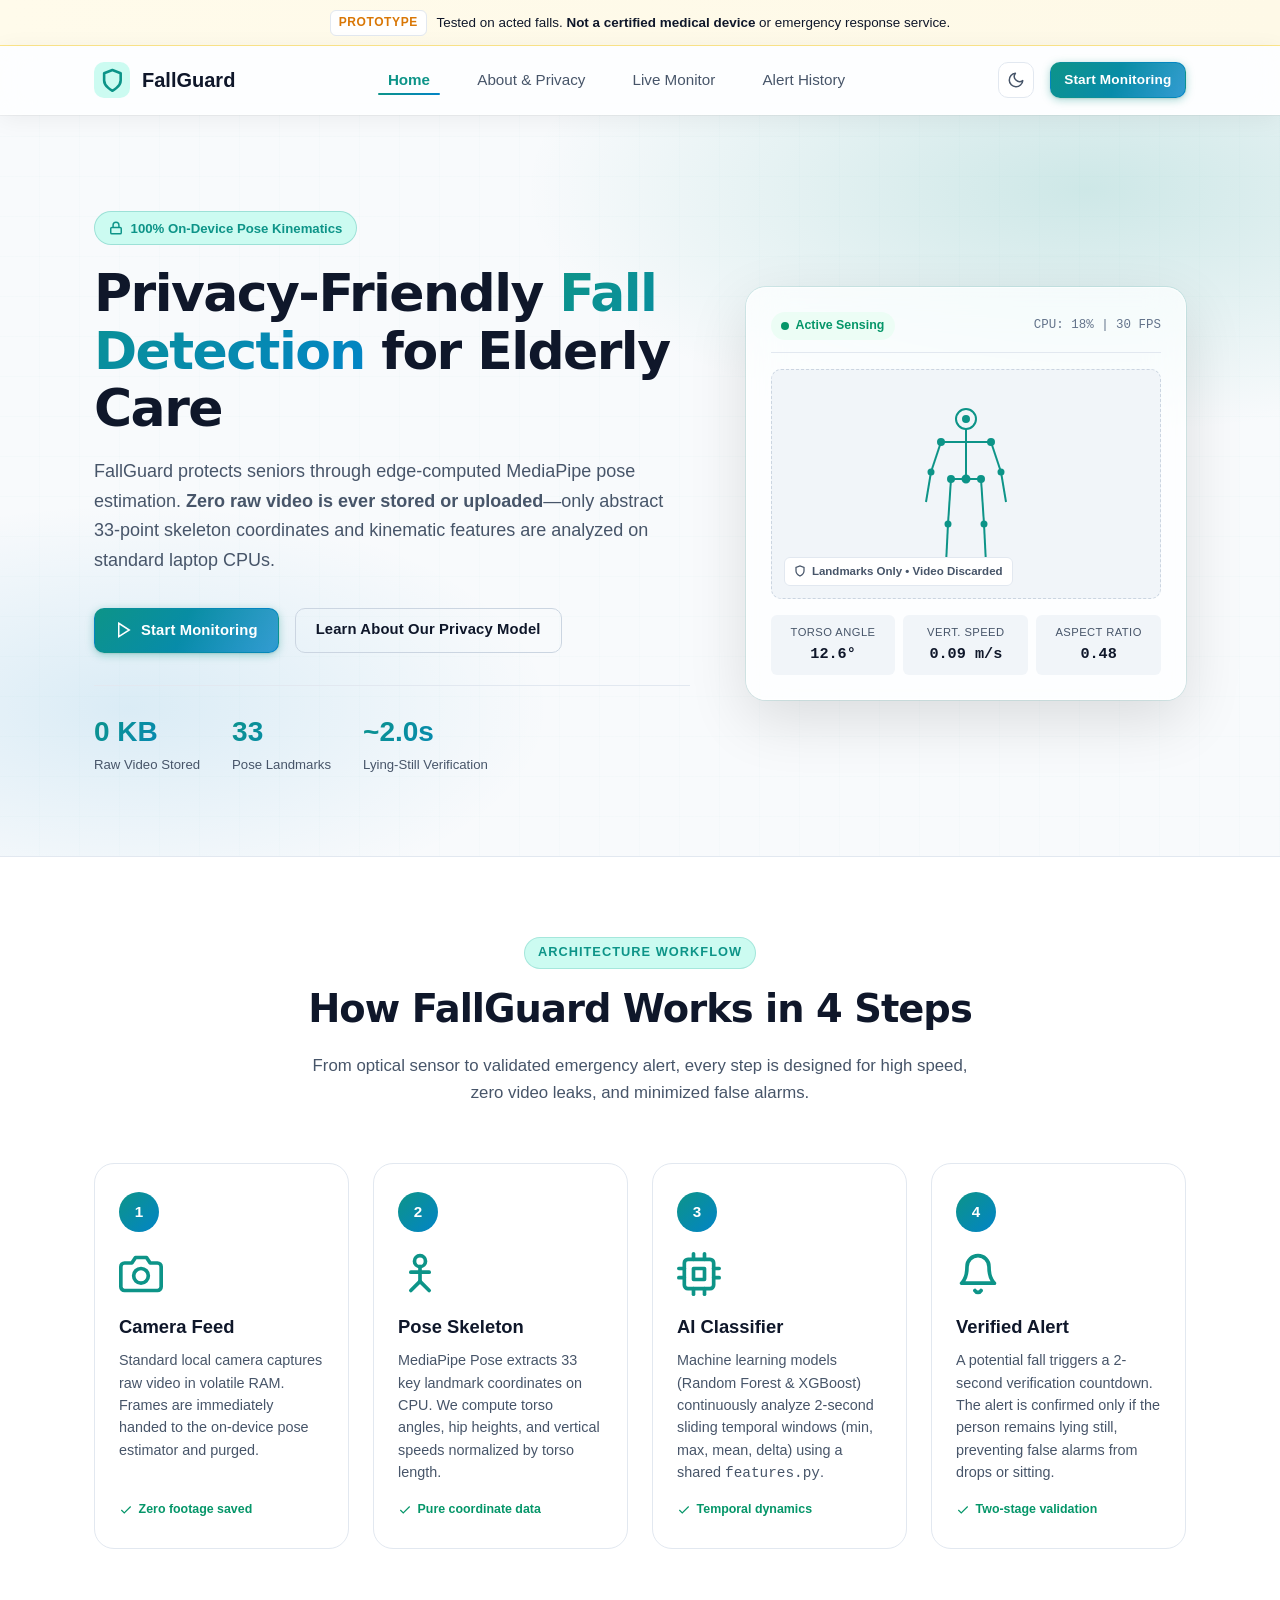
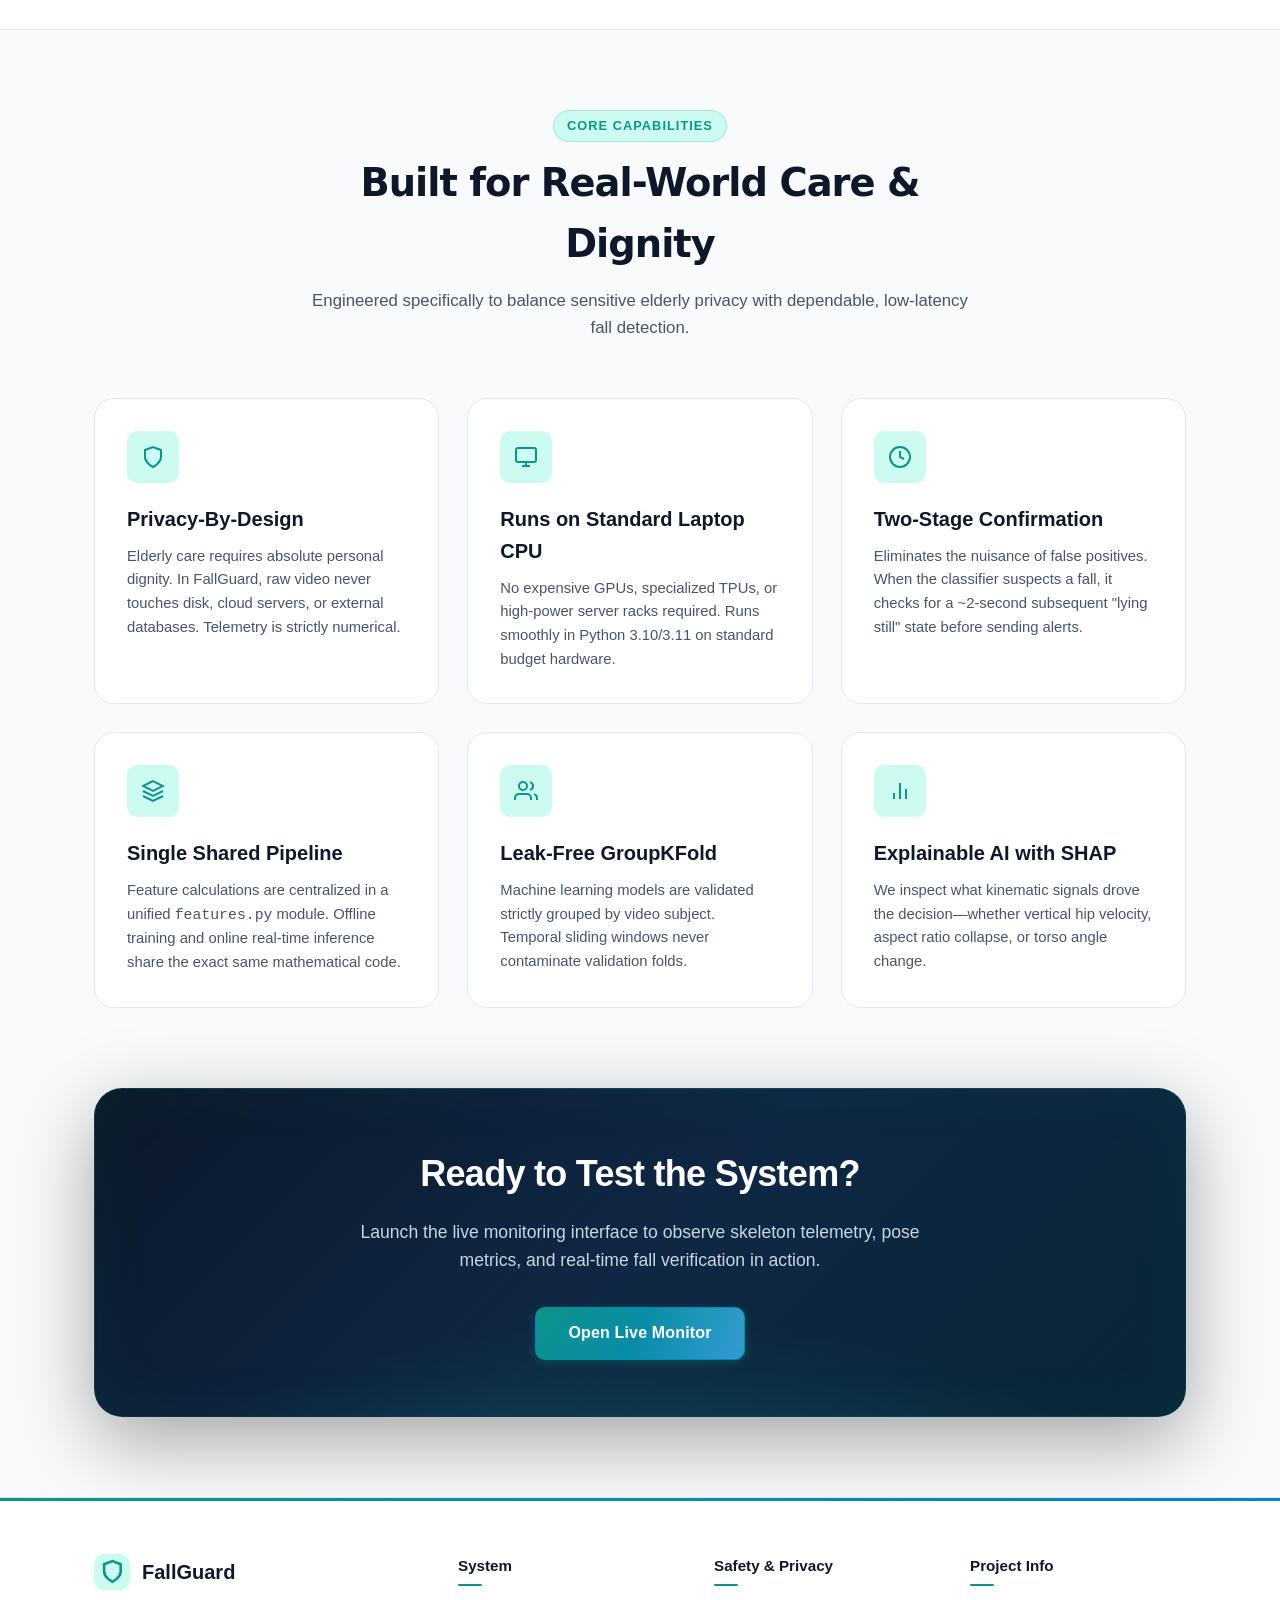
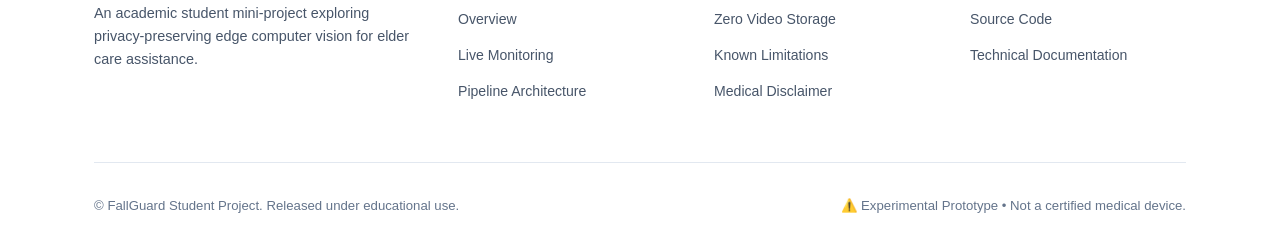
==== commit b7204b0d: "style: add polish.css — glassmorphism, micro-animations, premium visual upgrade" ====
--- a/app/frontend/index.html
+++ b/app/frontend/index.html
@@ -5,9 +5,12 @@
   <meta name="viewport" content="width=device-width, initial-scale=1.0">
   <title>FallGuard - Privacy-Friendly Fall Detection for Elderly Care</title>
   <meta name="description" content="FallGuard is an edge-based camera fall detection prototype for elderly care that preserves complete privacy by never storing or uploading raw video.">
+  <link rel="icon" type="image/svg+xml" href="data:image/svg+xml,%3Csvg xmlns='http://www.w3.org/2000/svg' viewBox='0 0 24 24' fill='none' stroke='%230d9488' stroke-width='2.5' stroke-linecap='round' stroke-linejoin='round'%3E%3Cpath d='M12 22s8-4 8-10V5l-8-3-8 3v7c0 6 8 10 8 10z'/%3E%3C/svg%3E">
   <link rel="stylesheet" href="css/style.css">
+  <link rel="stylesheet" href="css/polish.css">
 </head>
 <body>
+  <a href="#main-content" class="skip-link">Skip to main content</a>
 
   <!-- Top Safety Disclaimer Banner -->
   <aside class="disclaimer-banner" role="alert">
@@ -53,7 +56,7 @@
     </div>
   </header>
 
-  <main>
+  <main id="main-content">
     <!-- Hero Section -->
     <section class="hero">
       <div class="container">
--- a/app/frontend/css/style.css
+++ b/app/frontend/css/style.css
@@ -948,6 +948,27 @@
   gap: 1rem;
 }
 
+.camera-switch-wrapper {
+  display: inline-flex;
+  align-items: center;
+  gap: 0.5rem;
+  flex-wrap: wrap;
+}
+
+.active-camera-pill {
+  display: inline-flex;
+  align-items: center;
+  font-size: 0.78rem;
+  font-weight: 600;
+  color: var(--text-muted);
+  background: var(--bg-subtle);
+  border: 1px solid var(--border-color);
+  padding: 0.35rem 0.65rem;
+  border-radius: var(--radius-full);
+  letter-spacing: 0.02em;
+  white-space: nowrap;
+}
+
 /* Video Stage & Canvas Overlay */
 .video-stage {
   position: relative;
@@ -967,8 +988,13 @@
   width: 100%;
   height: 100%;
   object-fit: cover;
+  display: block;
+  transform: none;
+  transition: transform 0.2s ease;
+}
+
+#webcam-video.mirrored {
   transform: scaleX(-1);
-  display: block;
 }
 
 #output-canvas {
@@ -978,9 +1004,14 @@
   width: 100%;
   height: 100%;
   object-fit: cover;
-  transform: scaleX(-1);
   pointer-events: none;
   z-index: 5;
+  transform: none;
+  transition: transform 0.2s ease;
+}
+
+#output-canvas.mirrored {
+  transform: scaleX(-1);
 }
 
 /* Standby Empty State */
@@ -1314,6 +1345,20 @@
   .footer-grid {
     grid-template-columns: 1fr;
   }
+  .camera-controls-bar {
+    padding: 0.85rem 1rem;
+    gap: 0.75rem;
+  }
+  .camera-controls-bar .btn,
+  .camera-controls-bar .camera-switch-wrapper .btn {
+    padding: 0.65rem 1rem;
+    font-size: 0.925rem;
+    min-height: 44px;
+  }
+  .camera-switch-wrapper {
+    width: 100%;
+    justify-content: flex-start;
+  }
 }
 
 /* ==========================================================================
@@ -1621,4 +1666,72 @@
   box-shadow: var(--shadow-md);
 }
 
-
+/* Incident Clip Recording Indicator & Badges */
+.clip-recording-pill {
+  display: inline-flex;
+  align-items: center;
+  gap: 0.5rem;
+  padding: 0.35rem 0.75rem;
+  background: rgba(239, 68, 68, 0.1);
+  border: 1px solid rgba(239, 68, 68, 0.3);
+  border-radius: var(--radius-full);
+  font-size: 0.76rem;
+  font-weight: 600;
+  color: #ef4444;
+  margin-top: 0.5rem;
+  animation: fadeIn 0.3s ease;
+}
+
+.clip-rec-dot {
+  width: 8px;
+  height: 8px;
+  background-color: #ef4444;
+  border-radius: 50%;
+  display: inline-block;
+  animation: pulseDot 1.5s infinite;
+}
+
+@keyframes pulseDot {
+  0% { transform: scale(0.9); opacity: 0.7; }
+  50% { transform: scale(1.3); opacity: 1; }
+  100% { transform: scale(0.9); opacity: 0.7; }
+}
+
+.badge-clip {
+  display: inline-flex;
+  align-items: center;
+  gap: 0.25rem;
+  padding: 0.2rem 0.5rem;
+  border-radius: var(--radius-full);
+  font-size: 0.72rem;
+  font-weight: 600;
+  letter-spacing: 0.02em;
+}
+
+.badge-clip.sent {
+  background: var(--safe-bg);
+  color: var(--safe);
+}
+
+.badge-clip.pending {
+  background: var(--info-bg);
+  color: var(--info);
+}
+
+.badge-clip.skipped {
+  background: var(--bg-subtle);
+  color: var(--text-muted);
+}
+
+.badge-clip.failed {
+  background: var(--alert-bg);
+  color: var(--alert);
+}
+
+.badge-clip.disabled {
+  background: var(--bg-subtle);
+  color: var(--text-faint);
+}
+
+
+
--- a/app/frontend/css/polish.css
+++ b/app/frontend/css/polish.css
@@ -0,0 +1,633 @@
+/* ==========================================================================
+   FallGuard — Visual Polish Layer  (polish.css)
+   Loaded AFTER style.css. Purely additive — no JS-selector interference,
+   no video/canvas sizing changes, no layout breaks.
+   ========================================================================== */
+
+/* --------------------------------------------------------------------------
+   Extended Design Tokens
+   -------------------------------------------------------------------------- */
+:root {
+  --grad-teal:          linear-gradient(135deg, #0d9488 0%, #0284c7 100%);
+  --glass-bg-light:     rgba(255, 255, 255, 0.72);
+  --glass-border-light: rgba(255, 255, 255, 0.60);
+  --radius-xl:          20px;
+  --radius-2xl:         28px;
+  --ease-spring:        cubic-bezier(0.34, 1.56, 0.64, 1);
+  --ease-out:           cubic-bezier(0.22, 1, 0.36, 1);
+  --font-display:       "Inter", ui-sans-serif, system-ui, -apple-system, sans-serif;
+}
+
+@media (prefers-color-scheme: dark) {
+  :root:not([data-theme="light"]) {
+    --glass-bg-light:     rgba(19, 29, 51, 0.88);
+    --glass-border-light: rgba(255, 255, 255, 0.07);
+  }
+}
+:root[data-theme="dark"] {
+  --glass-bg-light:     rgba(19, 29, 51, 0.88);
+  --glass-border-light: rgba(255, 255, 255, 0.07);
+}
+
+/* --------------------------------------------------------------------------
+   Reduced-motion safety net
+   -------------------------------------------------------------------------- */
+@media (prefers-reduced-motion: reduce) {
+  *, *::before, *::after {
+    animation-duration: 0.01ms !important;
+    animation-iteration-count: 1 !important;
+    transition-duration: 0.01ms !important;
+  }
+}
+
+/* --------------------------------------------------------------------------
+   Custom scrollbar
+   -------------------------------------------------------------------------- */
+html {
+  scrollbar-width: thin;
+  scrollbar-color: var(--primary) var(--bg-subtle);
+}
+::-webkit-scrollbar               { width: 6px; height: 6px; }
+::-webkit-scrollbar-track         { background: var(--bg-subtle); }
+::-webkit-scrollbar-thumb         { background: var(--primary); border-radius: 99px; }
+::-webkit-scrollbar-thumb:hover   { background: var(--primary-hover); }
+
+/* --------------------------------------------------------------------------
+   Navbar — glassmorphism upgrade
+   -------------------------------------------------------------------------- */
+.site-header {
+  background: var(--glass-bg-light);
+  backdrop-filter: blur(20px) saturate(1.8);
+  -webkit-backdrop-filter: blur(20px) saturate(1.8);
+  border-bottom: 1px solid var(--glass-border-light);
+  box-shadow: 0 1px 0 rgba(0,0,0,.04), 0 4px 24px rgba(0,0,0,.06);
+}
+
+/* Animated underline on nav links */
+.nav-link {
+  position: relative;
+}
+.nav-link::after {
+  content: "";
+  position: absolute;
+  left: 0;
+  right: 0;
+  bottom: 0;
+  height: 2px;
+  background: var(--grad-teal);
+  border-radius: 2px;
+  transform: scaleX(0);
+  transform-origin: right;
+  transition: transform 0.25s var(--ease-out);
+}
+.nav-link:hover::after,
+.nav-link.active::after {
+  transform: scaleX(1);
+  transform-origin: left;
+}
+
+/* Brand icon hover effect */
+.brand-icon {
+  transition: transform 0.3s var(--ease-spring), box-shadow 0.3s ease;
+}
+.brand:hover .brand-icon {
+  transform: scale(1.12) rotate(-6deg);
+  box-shadow: 0 0 16px var(--primary-glow);
+}
+
+/* --------------------------------------------------------------------------
+   Disclaimer banner — warm gradient
+   -------------------------------------------------------------------------- */
+.disclaimer-banner {
+  background: linear-gradient(90deg, #fffbeb 0%, #fef9e7 100%);
+  border-bottom-color: #fde68a;
+}
+@media (prefers-color-scheme: dark) {
+  :root:not([data-theme="light"]) .disclaimer-banner {
+    background: linear-gradient(90deg, rgba(120,75,0,.18) 0%, rgba(120,75,0,.08) 100%);
+    border-bottom-color: rgba(251,191,36,.2);
+  }
+}
+:root[data-theme="dark"] .disclaimer-banner {
+  background: linear-gradient(90deg, rgba(120,75,0,.18) 0%, rgba(120,75,0,.08) 100%);
+  border-bottom-color: rgba(251,191,36,.2);
+}
+
+/* --------------------------------------------------------------------------
+   Hero Section — rich gradient + animated grid mesh
+   -------------------------------------------------------------------------- */
+.hero {
+  background:
+    radial-gradient(ellipse 80% 60% at 85% 10%, rgba(13,148,136,.18) 0%, transparent 55%),
+    radial-gradient(ellipse 60% 50% at 10% 80%, rgba(2,132,199,.12) 0%, transparent 55%),
+    var(--bg-primary);
+  padding: 6rem 0 5rem;
+  position: relative;
+  overflow: hidden;
+}
+
+.hero::before {
+  content: "";
+  position: absolute;
+  inset: 0;
+  background-image:
+    repeating-linear-gradient(0deg, transparent, transparent 39px, rgba(13,148,136,.03) 40px),
+    repeating-linear-gradient(90deg, transparent, transparent 39px, rgba(13,148,136,.03) 40px);
+  pointer-events: none;
+}
+
+/* Hero typography */
+.hero-title {
+  font-family: var(--font-display);
+  font-size: 3.25rem;
+  font-weight: 900;
+  letter-spacing: -0.03em;
+  line-height: 1.1;
+}
+
+/* Staggered float-in animations */
+.hero-pill   { animation: floatUp 0.6s var(--ease-out) both; }
+.hero-title  { animation: floatUp 0.7s var(--ease-out) 0.08s both; }
+.hero-desc   { animation: floatUp 0.7s var(--ease-out) 0.16s both; }
+.hero-actions{ animation: floatUp 0.7s var(--ease-out) 0.24s both; }
+.hero-stats  { animation: floatUp 0.7s var(--ease-out) 0.32s both; }
+
+@keyframes floatUp {
+  from { opacity: 0; transform: translateY(18px); }
+  to   { opacity: 1; transform: translateY(0); }
+}
+
+/* Stat values — gradient text */
+.stat-item h4 {
+  font-size: 1.75rem;
+  font-weight: 900;
+  background: var(--grad-teal);
+  -webkit-background-clip: text;
+  -webkit-text-fill-color: transparent;
+  background-clip: text;
+}
+
+/* Hero card — glassmorphism panel */
+.hero-card {
+  background: var(--glass-bg-light);
+  backdrop-filter: blur(18px) saturate(1.6);
+  -webkit-backdrop-filter: blur(18px) saturate(1.6);
+  border: 1px solid var(--glass-border-light);
+  border-radius: var(--radius-xl);
+  box-shadow:
+    0 0 0 1px rgba(13,148,136,.12),
+    0 20px 60px rgba(0,0,0,.12);
+  animation: floatUp 0.8s var(--ease-out) 0.12s both;
+  transition: transform 0.4s var(--ease-spring), box-shadow 0.4s ease;
+}
+.hero-card:hover {
+  transform: translateY(-6px) scale(1.012);
+  box-shadow:
+    0 0 0 1px rgba(13,148,136,.2),
+    0 28px 80px rgba(0,0,0,.16),
+    0 0 40px rgba(13,148,136,.1);
+}
+
+/* Skeleton SVG gentle float */
+.skeleton-svg {
+  animation: skeletonFloat 4s ease-in-out infinite;
+}
+@keyframes skeletonFloat {
+  0%, 100% { transform: translateY(0); }
+  50%       { transform: translateY(-6px); }
+}
+
+/* Metric mini — hover highlight */
+.metric-mini {
+  border: 1px solid transparent;
+  transition: background 0.2s ease, box-shadow 0.2s ease;
+}
+.metric-mini:hover {
+  background: var(--primary-light);
+  border-color: rgba(13,148,136,.2);
+  box-shadow: 0 0 12px rgba(13,148,136,.12);
+}
+
+/* --------------------------------------------------------------------------
+   Buttons — depth, shimmer, spring interactions
+   -------------------------------------------------------------------------- */
+.btn {
+  position: relative;
+  overflow: hidden;
+  letter-spacing: 0.01em;
+}
+
+/* Shimmer sweep on hover */
+.btn-primary::after {
+  content: "";
+  position: absolute;
+  inset: 0;
+  background: linear-gradient(110deg, transparent 25%, rgba(255,255,255,.18) 50%, transparent 75%);
+  background-size: 200% 100%;
+  background-position: 200% 0;
+  transition: background-position 0.45s ease;
+}
+.btn-primary:hover::after {
+  background-position: -200% 0;
+}
+
+.btn-primary {
+  background: var(--grad-teal);
+  box-shadow: 0 2px 8px rgba(13,148,136,.35), 0 1px 2px rgba(0,0,0,.1);
+}
+.btn-primary:hover {
+  box-shadow: 0 6px 20px rgba(13,148,136,.45);
+  transform: translateY(-2px) scale(1.02);
+}
+.btn-primary:active {
+  transform: translateY(0) scale(0.99);
+  box-shadow: 0 1px 4px rgba(13,148,136,.3);
+}
+
+.btn-outline {
+  border-width: 1.5px;
+}
+.btn-outline:hover {
+  background: var(--primary-light);
+  border-color: var(--primary);
+  box-shadow: 0 0 0 3px var(--primary-glow);
+}
+
+/* Focus rings */
+.btn:focus-visible,
+a:focus-visible,
+input:focus-visible,
+select:focus-visible,
+textarea:focus-visible,
+button:focus-visible {
+  outline: 2.5px solid var(--primary);
+  outline-offset: 3px;
+  border-radius: var(--radius-sm);
+}
+
+/* --------------------------------------------------------------------------
+   Section tag pill — styled badge
+   -------------------------------------------------------------------------- */
+.section-tag {
+  display: inline-flex;
+  align-items: center;
+  gap: 0.4rem;
+  padding: 0.3rem 0.8rem;
+  background: var(--primary-light);
+  border: 1px solid rgba(13,148,136,.2);
+  border-radius: var(--radius-full);
+}
+
+.section-title {
+  font-family: var(--font-display);
+  font-size: 2.4rem;
+  font-weight: 900;
+  letter-spacing: -0.025em;
+}
+
+/* --------------------------------------------------------------------------
+   Step Cards — spring hover
+   -------------------------------------------------------------------------- */
+.step-card {
+  border-radius: var(--radius-xl);
+  border: 1.5px solid var(--border-color);
+  transition: transform 0.3s var(--ease-spring), box-shadow 0.3s ease, border-color 0.3s ease;
+}
+.step-card:hover {
+  transform: translateY(-8px) scale(1.015);
+  box-shadow: 0 16px 40px rgba(0,0,0,.1), 0 0 0 1.5px var(--primary);
+  border-color: var(--primary);
+}
+
+.step-num {
+  background: var(--grad-teal);
+  color: #fff;
+  width: 2.5rem;
+  height: 2.5rem;
+  font-weight: 900;
+  box-shadow: 0 0 0 0 rgba(13,148,136,.35);
+  transition: box-shadow 0.35s ease;
+}
+.step-card:hover .step-num {
+  box-shadow: 0 0 0 6px rgba(13,148,136,.18);
+}
+
+/* --------------------------------------------------------------------------
+   Feature Cards — left accent bar + spring hover
+   -------------------------------------------------------------------------- */
+.feature-card {
+  border-radius: var(--radius-xl);
+  border: 1.5px solid var(--border-color);
+  position: relative;
+  overflow: hidden;
+  transition: transform 0.3s var(--ease-spring), box-shadow 0.3s ease, border-color 0.3s ease;
+}
+.feature-card::before {
+  content: "";
+  position: absolute;
+  top: 0;
+  bottom: 0;
+  left: 0;
+  width: 3px;
+  background: var(--grad-teal);
+  border-radius: 0 3px 3px 0;
+  transform: scaleY(0);
+  transform-origin: bottom;
+  transition: transform 0.3s var(--ease-out);
+}
+.feature-card:hover::before {
+  transform: scaleY(1);
+  transform-origin: top;
+}
+.feature-card:hover {
+  transform: translateY(-6px) scale(1.012);
+  box-shadow: 0 20px 50px rgba(0,0,0,.1), 0 0 0 1.5px var(--primary);
+  border-color: var(--primary);
+}
+
+.feature-icon-wrapper {
+  transition: transform 0.3s var(--ease-spring), box-shadow 0.3s ease;
+}
+.feature-card:hover .feature-icon-wrapper {
+  transform: scale(1.12) rotate(-5deg);
+  box-shadow: 0 0 20px var(--primary-glow);
+}
+
+/* --------------------------------------------------------------------------
+   CTA Box — deep dark gradient
+   -------------------------------------------------------------------------- */
+.cta-box {
+  background:
+    radial-gradient(ellipse 70% 80% at 50% 120%, rgba(13,148,136,.22) 0%, transparent 60%),
+    linear-gradient(135deg, #0b1829 0%, #0f2744 50%, #0a2535 100%);
+  border-radius: var(--radius-2xl);
+  border: 1px solid rgba(13,148,136,.2);
+  box-shadow:
+    0 0 0 1px rgba(255,255,255,.04),
+    0 24px 80px rgba(0,0,0,.35),
+    inset 0 0 60px rgba(13,148,136,.08);
+  position: relative;
+  overflow: hidden;
+}
+.cta-box::before {
+  content: "";
+  position: absolute;
+  inset: 0;
+  background: repeating-linear-gradient(-45deg, transparent, transparent 19px, rgba(255,255,255,.013) 20px);
+  pointer-events: none;
+}
+
+/* --------------------------------------------------------------------------
+   Monitor Page Cards
+   -------------------------------------------------------------------------- */
+.camera-preview-container {
+  border-radius: var(--radius-xl);
+  border: 1.5px solid var(--border-color);
+  box-shadow: 0 8px 32px rgba(0,0,0,.12);
+  transition: box-shadow 0.3s ease;
+}
+.camera-preview-container:hover {
+  box-shadow: 0 12px 48px rgba(0,0,0,.18), 0 0 0 1.5px var(--primary);
+}
+
+.camera-preview-header {
+  background: linear-gradient(90deg, var(--bg-surface) 0%, var(--bg-subtle) 100%);
+}
+
+.telemetry-card {
+  border-radius: var(--radius-xl);
+  border: 1.5px solid var(--border-color);
+  transition: box-shadow 0.3s ease, border-color 0.3s ease;
+}
+.telemetry-card:hover {
+  box-shadow: var(--shadow-md);
+  border-color: rgba(13,148,136,.25);
+}
+
+.telemetry-row {
+  transition: background 0.15s ease;
+}
+.telemetry-row:hover {
+  background: var(--bg-subtle);
+}
+
+.privacy-under-video {
+  border-radius: var(--radius-lg);
+  background: linear-gradient(90deg, var(--bg-surface) 0%, var(--safe-bg) 100%);
+  border-color: rgba(5,150,105,.2);
+}
+
+.monitor-hero {
+  background:
+    radial-gradient(ellipse 70% 120% at 100% 50%, rgba(13,148,136,.08) 0%, transparent 60%),
+    var(--bg-surface);
+}
+
+/* --------------------------------------------------------------------------
+   Emergency Alert Banner — deeper red
+   -------------------------------------------------------------------------- */
+.emergency-alert-banner {
+  background: linear-gradient(135deg, #7f1d1d 0%, #991b1b 30%, #b91c1c 65%, #dc2626 100%);
+  border-bottom: 2px solid rgba(255,255,255,.12);
+  box-shadow: 0 4px 32px rgba(185,28,28,.5);
+}
+
+.btn-dismiss {
+  font-weight: 800;
+  letter-spacing: 0.01em;
+}
+.btn-dismiss:hover {
+  transform: translateY(-2px) scale(1.04);
+  box-shadow: 0 6px 20px rgba(0,0,0,.3);
+}
+.btn-dismiss:active {
+  transform: scale(0.97);
+}
+
+/* --------------------------------------------------------------------------
+   Status badges glow
+   -------------------------------------------------------------------------- */
+.monitor-badge.normal     { box-shadow: 0 0 10px rgba(5,150,105,.12); }
+.monitor-badge.alert      { box-shadow: 0 0 20px rgba(220,38,38,.35); }
+.connection-pill.connected    { box-shadow: 0 0 10px rgba(5,150,105,.18); }
+.connection-pill.disconnected { box-shadow: 0 0 10px rgba(220,38,38,.18); }
+
+/* --------------------------------------------------------------------------
+   Alert History Table — upgraded header + striped rows
+   -------------------------------------------------------------------------- */
+.data-table {
+  border-radius: var(--radius-lg);
+  overflow: hidden;
+  border: 1.5px solid var(--border-color);
+  box-shadow: var(--shadow-md);
+}
+.data-table thead th {
+  background: linear-gradient(180deg, var(--bg-subtle) 0%, var(--bg-surface) 100%);
+  font-size: 0.78rem;
+  font-weight: 800;
+  letter-spacing: 0.07em;
+  text-transform: uppercase;
+  color: var(--text-faint);
+  border-bottom: 2px solid var(--border-color);
+  padding: 1rem 1.25rem;
+}
+.data-table tbody tr:nth-child(even) {
+  background: rgba(0,0,0,.018);
+}
+@media (prefers-color-scheme: dark) {
+  :root:not([data-theme="light"]) .data-table tbody tr:nth-child(even) {
+    background: rgba(255,255,255,.025);
+  }
+}
+:root[data-theme="dark"] .data-table tbody tr:nth-child(even) {
+  background: rgba(255,255,255,.025);
+}
+.data-table tbody tr:hover {
+  background: var(--primary-light) !important;
+}
+
+/* --------------------------------------------------------------------------
+   About page — prose h2 accent bar
+   -------------------------------------------------------------------------- */
+.about-hero {
+  background:
+    radial-gradient(ellipse 80% 100% at 0% 50%, rgba(13,148,136,.07) 0%, transparent 60%),
+    var(--bg-surface);
+}
+
+.prose h2 {
+  position: relative;
+  padding-left: 1rem;
+}
+.prose h2::before {
+  content: "";
+  position: absolute;
+  left: 0;
+  top: 0.15em;
+  bottom: 0.15em;
+  width: 4px;
+  background: var(--grad-teal);
+  border-radius: 4px;
+}
+
+.comparison-table-wrapper {
+  border-radius: var(--radius-lg);
+  box-shadow: var(--shadow-md);
+}
+
+.sidebar-box {
+  border-radius: var(--radius-xl);
+  border: 1.5px solid var(--border-color);
+  box-shadow: 0 8px 24px rgba(0,0,0,.07);
+}
+
+.disclaimer-card {
+  border-left-width: 5px;
+}
+
+/* --------------------------------------------------------------------------
+   Dismiss Toast
+   -------------------------------------------------------------------------- */
+.dismiss-toast {
+  border-radius: var(--radius-lg);
+  border-left: 5px solid var(--safe);
+  box-shadow: 0 12px 40px rgba(0,0,0,.25), 0 4px 12px rgba(0,0,0,.12);
+  backdrop-filter: blur(12px);
+}
+
+/* --------------------------------------------------------------------------
+   Settings Card
+   -------------------------------------------------------------------------- */
+.settings-card {
+  border-radius: var(--radius-xl);
+  border: 1.5px solid var(--border-color);
+}
+.settings-card:hover {
+  border-color: rgba(13,148,136,.25);
+  box-shadow: 0 8px 28px rgba(0,0,0,.1), 0 0 0 1px rgba(13,148,136,.1);
+}
+
+/* --------------------------------------------------------------------------
+   Footer — teal top strip
+   -------------------------------------------------------------------------- */
+.site-footer {
+  position: relative;
+}
+.site-footer::before {
+  content: "";
+  position: absolute;
+  top: 0; left: 0; right: 0;
+  height: 3px;
+  background: var(--grad-teal);
+}
+
+.footer-column h5 {
+  position: relative;
+  padding-bottom: 0.5rem;
+}
+.footer-column h5::after {
+  content: "";
+  position: absolute;
+  bottom: 0; left: 0;
+  width: 24px; height: 2px;
+  background: var(--primary);
+  border-radius: 2px;
+  transition: width 0.3s ease;
+}
+.footer-column:hover h5::after { width: 48px; }
+
+/* --------------------------------------------------------------------------
+   Page fade-in
+   -------------------------------------------------------------------------- */
+main > * {
+  animation: pageFade 0.5s var(--ease-out) both;
+}
+main > *:nth-child(2) { animation-delay: 0.05s; }
+main > *:nth-child(3) { animation-delay: 0.10s; }
+main > *:nth-child(4) { animation-delay: 0.15s; }
+
+@keyframes pageFade {
+  from { opacity: 0; transform: translateY(10px); }
+  to   { opacity: 1; transform: translateY(0); }
+}
+
+/* --------------------------------------------------------------------------
+   Skip-to-content link (accessibility)
+   -------------------------------------------------------------------------- */
+.skip-link {
+  position: absolute;
+  top: -100%;
+  left: 1rem;
+  z-index: 9999;
+  padding: 0.5rem 1rem;
+  background: var(--primary);
+  color: #fff;
+  border-radius: var(--radius-sm);
+  font-weight: 700;
+  transition: top 0.2s ease;
+}
+.skip-link:focus { top: 1rem; }
+
+/* --------------------------------------------------------------------------
+   Responsive tweaks
+   -------------------------------------------------------------------------- */
+@media (max-width: 768px) {
+  .hero         { padding: 4rem 0 3.5rem; }
+  .hero-title   { font-size: 2.4rem; }
+  .section-title{ font-size: 1.9rem; }
+  .cta-box      { padding: 2.5rem 1.5rem; }
+}
+@media (max-width: 480px) {
+  .hero-title { font-size: 2rem; }
+}
+
+/* --------------------------------------------------------------------------
+   Print safety
+   -------------------------------------------------------------------------- */
+@media print {
+  .site-header,
+  .emergency-alert-banner,
+  .dismiss-toast,
+  .backend-error-banner { display: none !important; }
+  main { padding: 0; }
+}
